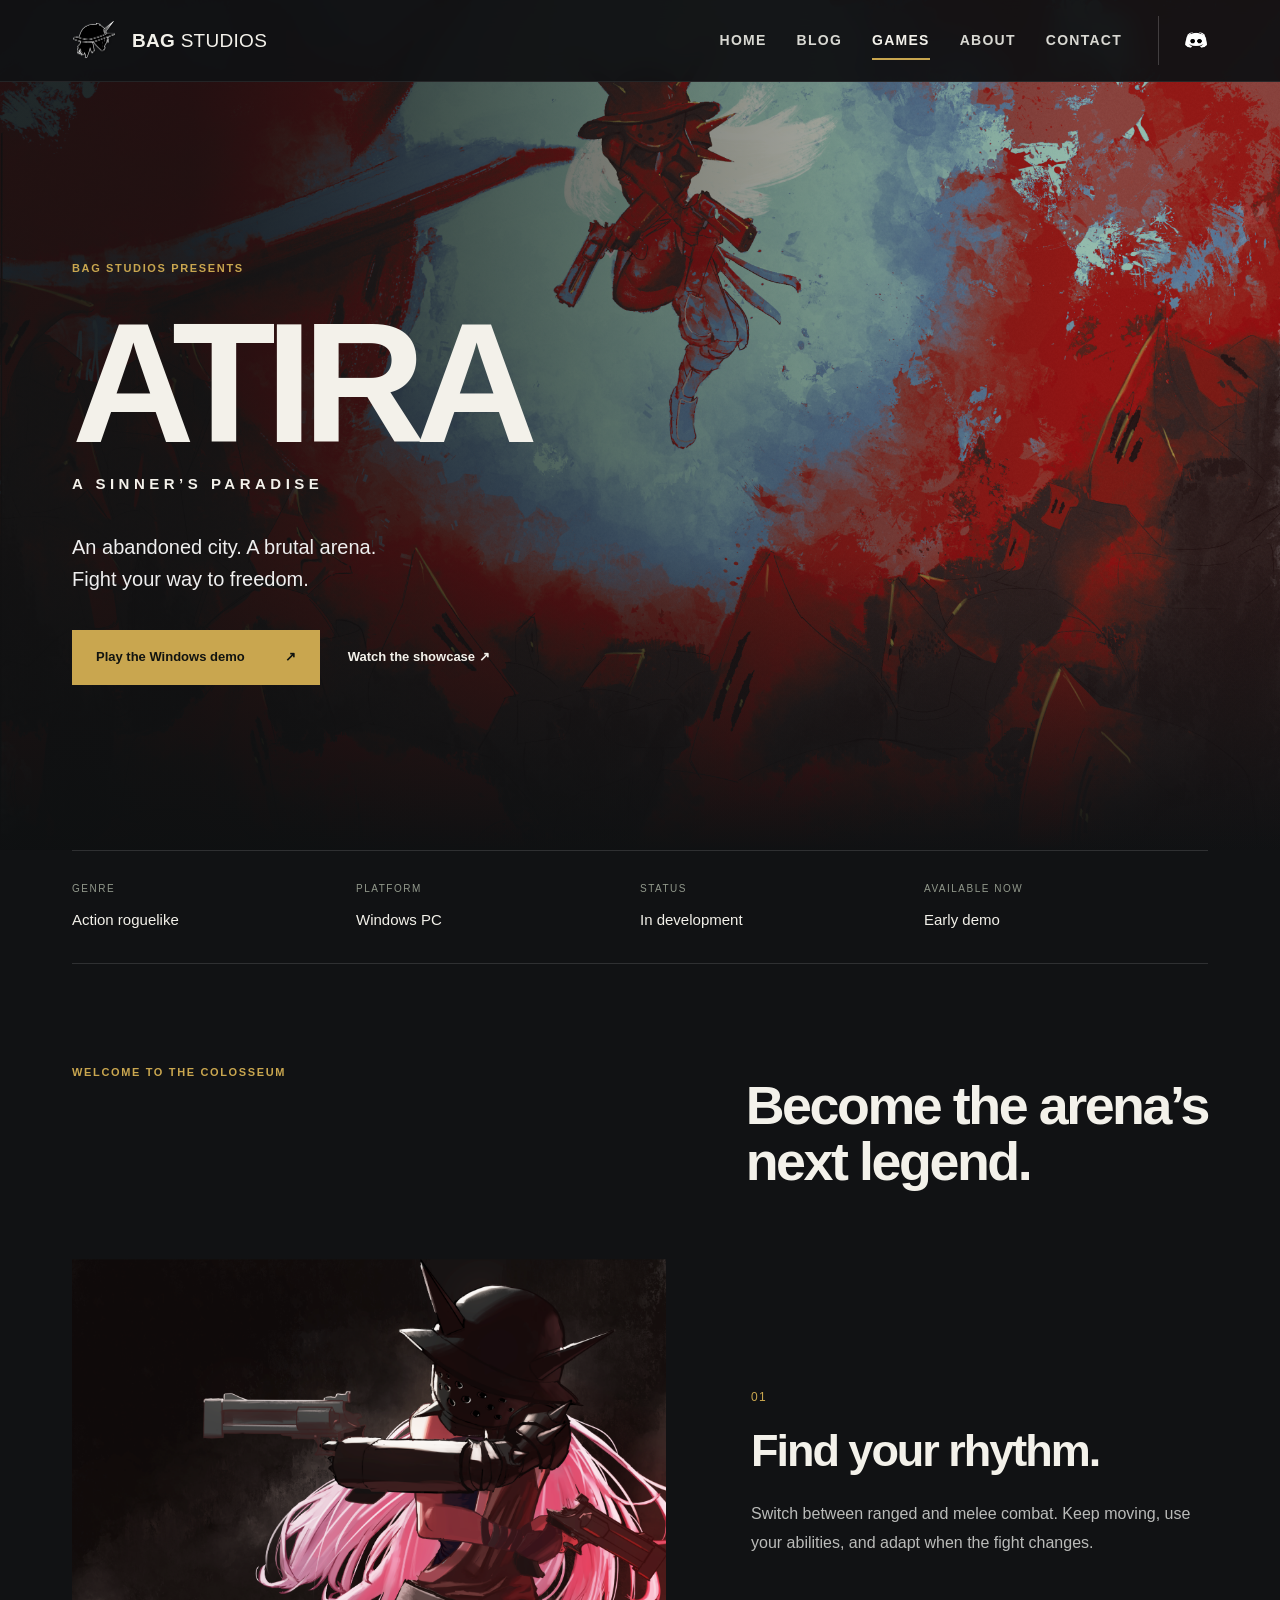
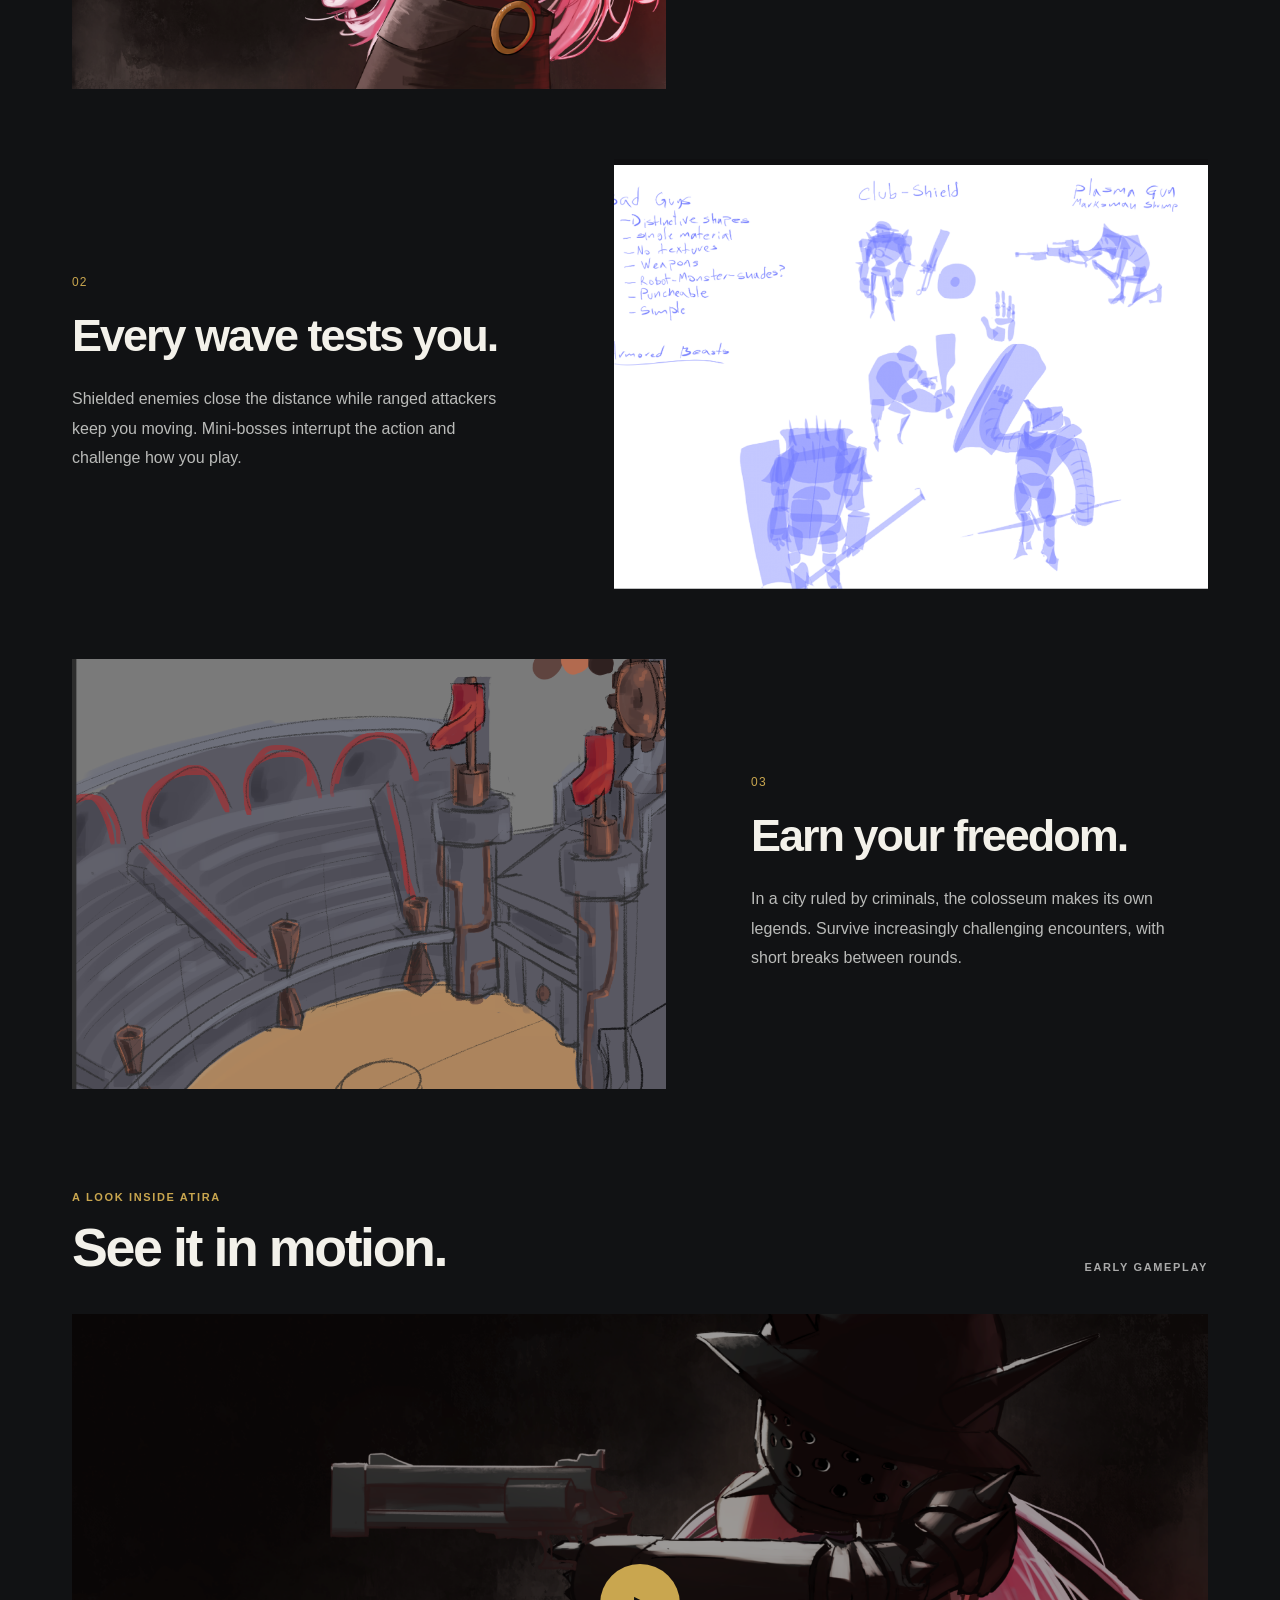
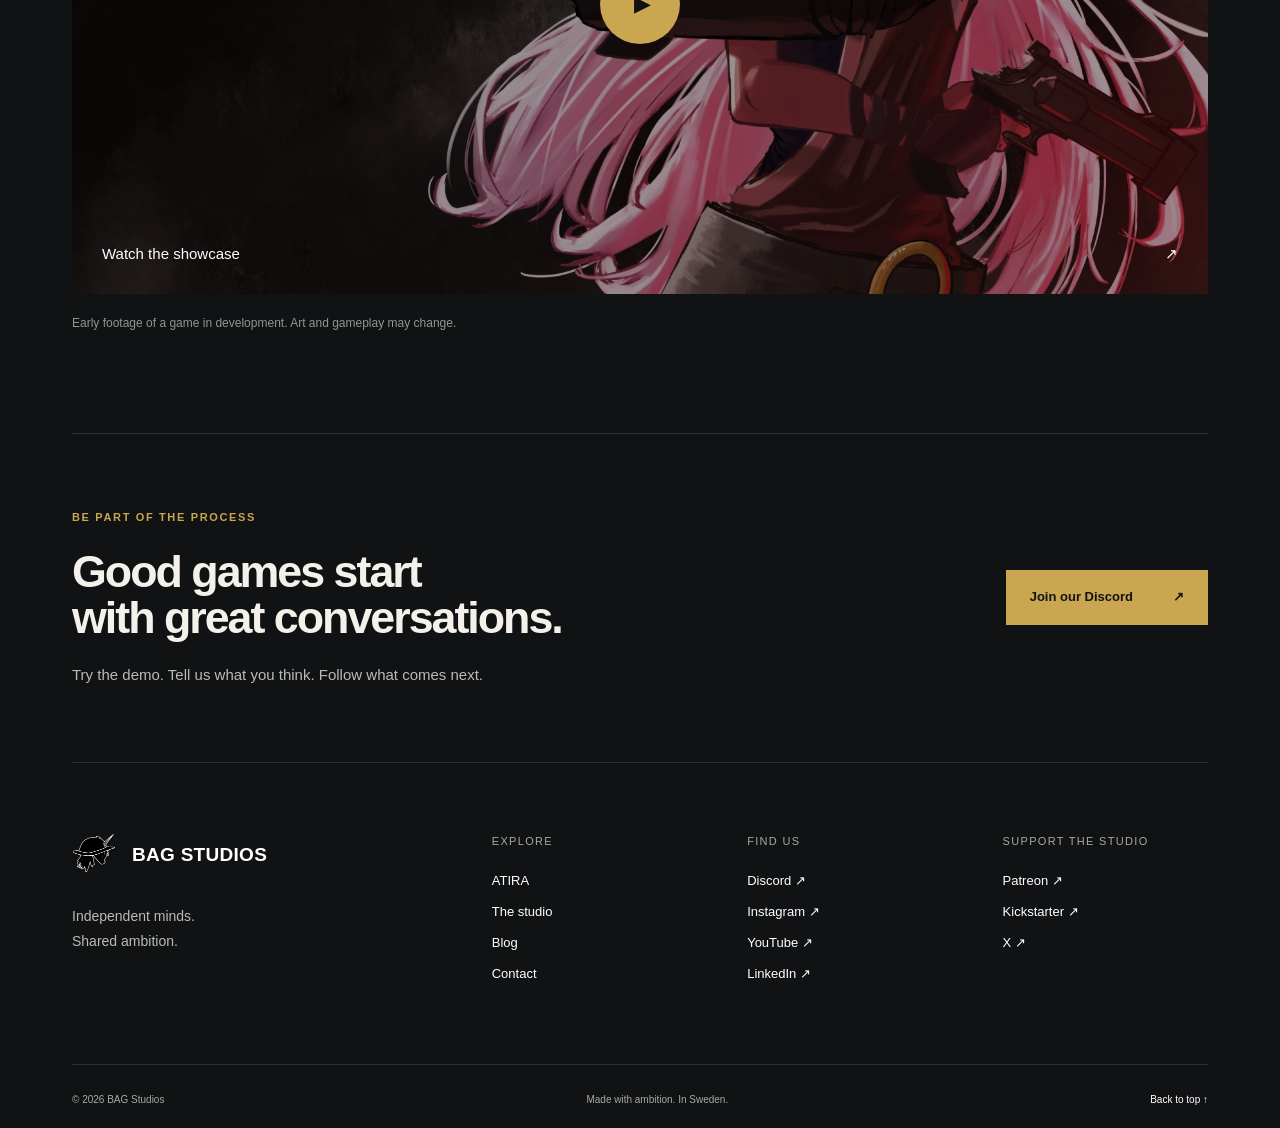
==== atira.html @ 48e45e22 "Restore previous ATIRA artwork position" ====
<!DOCTYPE html>
<html lang="en">
<head>
    <meta charset="UTF-8">
    <meta name="color-scheme" content="dark">
    <meta name="viewport" content="width=device-width, initial-scale=1.0">
    <title>ATIRA: A Sinner&#39;s Paradise | BAG Studios</title>
    <meta name="description" content="Discover ATIRA, an action roguelike by BAG Studios. Play the early Windows demo, watch gameplay and join the community.">
    <link rel="stylesheet" href="styles.css?v=shared-footer-20261006">
    <link rel="icon" href="Images/Logo.png" type="image/png">
    <link rel="canonical" href="https://boringarcadestudios.github.io/BAG-Studios/atira.html">
    <meta property="og:title" content="ATIRA: A Sinner&#39;s Paradise | BAG Studios">
    <meta property="og:description" content="Discover ATIRA, an action roguelike by BAG Studios. Play the early Windows demo, watch gameplay and join the community.">
    <meta property="og:url" content="https://boringarcadestudios.github.io/BAG-Studios/atira.html">
    <meta property="og:type" content="website">
    <meta property="og:image" content="https://boringarcadestudios.github.io/BAG-Studios/Images/Illustration13-pfp2.png">
    <meta name="twitter:card" content="summary_large_image">
    <script type="application/ld+json">{
  "@context": "https://schema.org",
  "@type": "VideoGame",
  "@id": "https://boringarcadestudios.github.io/BAG-Studios/atira.html#atira",
  "name": "ATIRA: A Sinner's Paradise",
  "alternateName": [
    "ATIRA",
    "Atira: A Sinners Paradise",
    "Project A"
  ],
  "url": "https://boringarcadestudios.github.io/BAG-Studios/atira.html",
  "description": "An action roguelike in early development, featuring third-person arena combat, dual revolvers, fast movement, and waves of enemies.",
  "genre": [
    "Action",
    "Roguelike"
  ],
  "gamePlatform": "PC (Microsoft Windows)",
  "operatingSystem": "Windows",
  "image": "https://boringarcadestudios.github.io/BAG-Studios/Images/Illustration13-pfp2.png",
  "creator": {
    "@id": "https://boringarcadestudios.github.io/BAG-Studios/#studio",
    "name": "BAG Studios",
    "url": "https://boringarcadestudios.github.io/BAG-Studios/",
    "@type": "Organization"
  },
  "sameAs": [
    "https://bag-studios.itch.io/project-a"
  ]
}</script>
    <script src="main.js?v=navbar-20261006" defer></script>
<link rel="stylesheet" href="atira-design.css?v=restored-art-20261006">
<script src="atira-showcase.js?v=20261006" defer></script>
</head>
<body id="top" class="atira-page">
<header class="site-header"><a class="site-brand" href="index.html" aria-label="BAG Studios home"><img src="Images/Logo.png" width="46" height="43" alt=""><span>BAG<span class="site-brand-light"> STUDIOS</span></span></a><button class="site-menu-button" type="button" aria-expanded="false" aria-controls="site-navigation">Menu <span aria-hidden="true">+</span></button><nav id="site-navigation" aria-label="Main navigation"><a href="index.html">Home</a><a href="blog.html">Blog</a><a href="games.html" aria-current="page">Games</a><a href="team.html">About</a><a href="support.html">Contact</a><a class="nav-discord" href="https://discord.gg/eYnEZs6ydY" target="_blank" rel="noopener noreferrer" aria-label="Discord"><img src="Images/DiscordIcon.png" width="24" height="24" alt=""></a></nav></header>
<main id="main"><section class="game-hero"><img src="Images/Bannerwhite_hair.png" class="game-hero-art" alt="ATIRA original artwork"><div class="game-hero-shade"></div><div class="wrap game-hero-copy"><p class="eyebrow">BAG STUDIOS PRESENTS</p><h1 class="atira-title">ATIRA</h1><p class="subtitle">A SINNER’S PARADISE</p><p>An abandoned city. A brutal arena.<br>Fight your way to freedom.</p><div class="actions"><a class="button" href="https://bag-studios.itch.io/project-a" target="_blank" rel="noopener noreferrer">Play the Windows demo <span aria-hidden="true">↗</span></a><button class="text-button" data-trailer>Watch the showcase ↗</button></div></div></section><div class="game-facts wrap"><div><span>GENRE</span><strong>Action roguelike</strong></div><div><span>PLATFORM</span><strong>Windows PC</strong></div><div><span>STATUS</span><strong>In development</strong></div><div><span>AVAILABLE NOW</span><strong>Early demo</strong></div></div><section class="wrap arena-section"><div class="section-top"><p class="eyebrow">WELCOME TO THE COLOSSEUM</p><h2>Become the arena’s<br>next legend.</h2></div><div class="feature-row"><div class="feature-visual"><img src="Images/Aelina_chains_image.png" alt="ATIRA combat character concept art" loading="lazy"></div><div><span class="feature-number">01</span><h3>Find your rhythm.</h3><p>Switch between ranged and melee combat. Keep moving, use your abilities, and adapt when the fight changes.</p></div></div><div class="feature-row feature-reverse"><div class="feature-visual"><img src="Images/Enemies.png" alt="ATIRA enemy concept art" loading="lazy"></div><div><span class="feature-number">02</span><h3>Every wave tests you.</h3><p>Shielded enemies close the distance while ranged attackers keep you moving. Mini-bosses interrupt the action and challenge how you play.</p></div></div><div class="feature-row"><div class="feature-visual"><img src="Images/Arena_art.png" alt="Arena environment concept art" loading="lazy"></div><div><span class="feature-number">03</span><h3>Earn your freedom.</h3><p>In a city ruled by criminals, the colosseum makes its own legends. Survive increasingly challenging encounters, with short breaks between rounds.</p></div></div></section><section class="showcase wrap" id="showcase"><div class="section-top"><div><p class="eyebrow">A LOOK INSIDE ATIRA</p><h2>See it in motion.</h2></div><span class="meta">EARLY GAMEPLAY</span></div><button class="video-preview" data-trailer aria-label="Watch ATIRA early gameplay showcase"><img src="Images/Aelina_chains_image.png" alt="ATIRA showcase cover" loading="lazy"><span class="play-circle" aria-hidden="true">▶</span><span class="video-caption">Watch the showcase <span>↗</span></span></button><p class="fineprint">Early footage of a game in development. Art and gameplay may change.</p></section></main>
<section class="community wrap"><div><p class="eyebrow">BE PART OF THE PROCESS</p><h2>Good games start<br>with great conversations.</h2><p>Try the demo. Tell us what you think. Follow what comes next.</p></div><a class="button" href="https://discord.gg/eYnEZs6ydY" target="_blank" rel="noopener noreferrer">Join our Discord <span aria-hidden="true">↗</span></a></section>

<footer class="site-footer wrap"><div class="footer-top"><div><a class="brand" href="index.html"><img src="Images/Logo.png" alt="" width="48" height="44"><span>BAG STUDIOS</span></a><p>Independent minds.<br>Shared ambition.</p></div><div><h3>Explore</h3><a href="atira.html">ATIRA</a><a href="team.html">The studio</a><a href="blog.html">Blog</a><a href="support.html">Contact</a></div><div><h3>Find us</h3><a class="" href="https://discord.gg/eYnEZs6ydY" target="_blank" rel="noopener noreferrer">Discord <span aria-hidden="true">↗</span></a><a class="" href="https://www.instagram.com/Boring_arcade_Studios/" target="_blank" rel="noopener noreferrer">Instagram <span aria-hidden="true">↗</span></a><a class="" href="https://www.youtube.com/channel/UCSghEE8azDfws9jSogGiWvg" target="_blank" rel="noopener noreferrer">YouTube <span aria-hidden="true">↗</span></a><a class="" href="https://www.linkedin.com/company/boring-arcade-studios/" target="_blank" rel="noopener noreferrer">LinkedIn <span aria-hidden="true">↗</span></a></div><div><h3>Support the studio</h3><a class="" href="https://www.patreon.com/cw/BAGStudios1337" target="_blank" rel="noopener noreferrer">Patreon <span aria-hidden="true">↗</span></a><a class="" href="https://www.kickstarter.com/projects/bag-studios/bag-studios-project-a" target="_blank" rel="noopener noreferrer">Kickstarter <span aria-hidden="true">↗</span></a><a class="" href="https://x.com/bag_studio84646" target="_blank" rel="noopener noreferrer">X <span aria-hidden="true">↗</span></a></div></div><div class="footer-bottom"><span>© 2026 BAG Studios</span><span>Made with ambition. In Sweden.</span><a href="#top">Back to top ↑</a></div></footer>
<dialog class="trailer-dialog" aria-label="ATIRA gameplay showcase"><button class="close-dialog" aria-label="Close showcase">Close ×</button><div class="video-host"></div></dialog>
</body>
</html>
---- styles.css ----
/* Global settings */
* {
    margin: 0;
    padding: 0;
    box-sizing: border-box;
}

/* Main colors on website */
:root{
    color-scheme: dark;

    --base-color: #111;
    --alt-color: #181818;
    --text-color: #ffffff;
    --cardtop-color: #2a2a2a;
    --header-color: #181818d5;
    --header-select-color: #333333e5;

}

.social-icon svg {
    fill: var(--text-color);
}

body {
    background-color: var(--base-color);


    color: var(--text-color);
    font-family: Arial, Helvetica, sans-serif;
}



img {
    max-width: 100%;
    display: block;
}

a {
    color: var(--text-color);
    text-decoration: none;
}



/* Header navbar */
.logo-nav {
    display: flex;
    align-items: center;
    gap: 20px;
}

.logo {
    width: 80px;
    height: auto;
}

.logo-nav h1 {
    font-size: 36px;
    letter-spacing: 2px;
}


.navbar {
    width: 100%;
    height: 90px;
    background-color: var(--header-color);
    backdrop-filter: blur(10px);
    display: flex;
    justify-content: space-between;
    align-items: center;
    padding: 0 8%;
    position: fixed;
    top: 0;
    z-index: 100;
}


.nav-links {
    height: 100%;
    display: flex;
    align-items: stretch;
    gap: 0;
}

.nav-links a {
    height: 100%;
    display: flex;
    align-items: center;
    padding: 0 18px;
    font-size: 22px;
    transition: 0.2s;
    color: var(--text-color);
}

.nav-links a.active {
    background-color: var(--header-select-color);
    color: var(--text-color);
    border-bottom: 3px solid #c9a64f;
}

.nav-links a.active:hover {
    background-color: var(--header-select-color);
    
    
}


.nav-links a:hover {
    color: var(--text-color);
    background-color: #3333338a;
    
}





.nav-icon {
  width: 28px;
  height: 28px;
  object-fit: contain;
}



.nav-links a.social-icon:hover {
    background-color: transparent;
}

/* Home page----------------------------------------------------------------- */
/* Big hero pic */
.hero {
    height: 91vh;
    background-image: url("Images/Aelina_chains_image.png");
    background-size: cover;
    background-position: center 20%;
    display: flex;
    justify-content: center;
    align-items: flex-end;
    padding-bottom: 80px;
    margin-top: 90px;
}

.hero-content h2 {
    font-size: 60px;
    text-align: center;
    color: #ffffff;
    text-shadow: 0 5px 10px black;
    letter-spacing: 2px;
}

/* Placeholder trailer */
/* Trailer section */
.trailer-section {
    padding: 80px 8%;
    text-align: center;
    border-top: 1px solid rgba(255, 255, 255, 0.04);
    border-bottom: 1px solid rgba(255, 255, 255, 0.04);
}

.trailer-section h2 {
    font-size: 36px;
    margin-bottom: 30px;
}

.videoplayer {
    max-width: 1200px;
    margin: 0 auto 30px;
    box-shadow: 0 0 50px rgba(0, 0, 0, 0.562);

}

.videoplayer iframe {
    width: 100%;
    aspect-ratio: 16 / 9;
    display: block;
    border: 1px solid #222;
    background-color: black;
}

.trailer-section p {
    font-size: 22px;
}

/* Display part */
.info,
.reverse {
    padding: 70px 8%;
    display: grid;
    grid-template-columns: 1fr 1fr;
    gap: 60px;
    align-items: start;
    /* DEM NYA BORDER PÅ TOPPEN OCH BOTTEN AV VARJE SEKTION */ 
    border-top: 1px solid rgba(255, 255, 255, 0.04);
    border-bottom: 1px solid rgba(255, 255, 255, 0.04);
}

.info img,
.reverse img {
    width: 100%;
    height: 420px;
    object-fit: cover;
    object-position: center top;
}

.info img[src="Images/Arena_art.png"] {
    object-position: center bottom;
}

.info h2,
.reverse h2 {
    font-size: 38px;
    margin-bottom: 30px;
}

.info p,
.reverse p {
    font-size: 23px;
    line-height: 1.4;
}

.reverse {
    text-align: right;
}


/* Team page ------------------------------------------*/


.team-intro {
    padding: 160px 8% 80px;
    display: grid;
    grid-template-columns: 1fr 1fr;
    gap: 70px;
    align-items: start;
    border-top: 1px solid rgba(255, 255, 255, 0.04);
    border-bottom: 1px solid rgba(255, 255, 255, 0.04);
}

.team-intro h2 {
    font-size: 38px;
    margin-bottom: 25px;
}

.team-intro p {
    font-size: 24px;
    line-height: 1.35;
}

.team-intro img {
    width: 100%;
    max-height: 520px;
    object-fit: contain;
}



.team-section {
    padding: 80px 8%;
    border-top: 1px solid rgba(255, 255, 255, 0.04);
    border-bottom: 1px solid rgba(255, 255, 255, 0.04);
    text-align: center;
}

.team-section h2 {
    font-size: 38px;
    margin-bottom: 45px;
}

.team-grid {
    display: grid;
    grid-template-columns: repeat(3, 1fr);
    gap: 70px;
}

.team-card {
    position: relative;
    overflow: hidden;
    background-color: var(--alt-color);
    border: 1px solid #777;
    border-radius: 12px;
    padding: 120px 28px 35px;
    min-height: 390px;
    text-align: center;
}

/* Grå delen högst upp */
.team-card::before {
    content: "";
    position: absolute;
    top: 0;
    left: 0;
    width: 100%;
    height: 120px;
    background-color: var(--cardtop-color);
    z-index: 0;
}


.team-card img {
    width: 200px;
    height: 200px;
    object-fit: cover;
    border-radius: 50%;
    border: 12px solid var(--alt-color);
    background-color: #1b1b1b;

    position: relative;
    z-index: 1;

    margin: -75px auto 20px;
}


.team-card h3 {
    font-size: 32px;
    color: #c9a64f;
    margin-bottom: 20px;
    
}


.team-card h4 {
    font-size: 22px;
    font-weight: normal;
    margin-bottom: 45px;
}


.team-card p {
    font-size: 17px;
    text-align: left;
}


/* Games page ---------------------------------------------*/
.games-section {
    min-height: 850px;
    padding: 160px 8% 100px;
    border-top: 1px solid rgba(255, 255, 255, 0.04);
    border-bottom: 1px solid rgba(255, 255, 255, 0.04);
}

.games-section h2 {
    font-size: 38px;
    text-align: center;
    margin-bottom: 65px;
}

.games-grid {
    display: grid;
    grid-template-columns: repeat(3, 1fr);
    gap: 70px;
}

.game-card {
    width: 100%;
    max-width: 330px;
    color: var(--text-color);
    text-align: center;
    transition: 0.2s;
}

.game-card img {
    width: 100%;
    height: 280px;
    object-fit: cover;
    margin-bottom: 30px;
}

.game-card h3 {
    font-size: 24px;
    font-weight: normal;
}

.game-card:hover {
    transform: translateY(-6px);
}

.game-card:hover h3 {
    color: #c9a64f;
}




/* Support */

.contact-section {
    min-height: 750px;
    padding: 170px 8% 100px;
    text-align: center;
}

.contact-section h1 {
    font-size: 48px;
    margin-bottom: 20px;
}

.contact-section p {
    font-size: 22px;
    margin-bottom: 45px;
}

.contact-form {
    max-width: 700px;
    margin: 0 auto;
    background-color: var(--alt-color);
    padding: 40px;
    border-radius: 12px;
    border: 1px solid #444;
    display: flex;
    flex-direction: column;
    gap: 18px;
    text-align: left;
}

.contact-form label {
    font-size: 18px;
}

.contact-form input,
.contact-form textarea {
    width: 100%;
    padding: 14px;
    font-size: 18px;
    border: 1px solid #555;
    border-radius: 6px;
    background-color: var(--base-color);
    color: var(--text-color);
}

.contact-form textarea {
    min-height: 180px;
    resize: vertical;
}

.contact-form button,
.contact-button {
    margin-top: 10px;
    padding: 15px 25px;
    font-size: 20px;
    background-color: #c9a64f;
    color: #111;
    border: none;
    border-radius: 6px;
    cursor: pointer;
    text-align: center;
}

.contact-form button:hover,
.contact-button:hover {
    background-color: #e0bd5f;
}






/* Footern */
.footer {
    background-color: var(--alt-color);
    padding: 70px 8%;
    display: flex;
    justify-content: space-between;
    gap: 40px;
}

.footer h2 {
    font-size: 36px;
    margin-bottom: 25px;
}

.footer p {
    margin-bottom: 15px;
}

.footer-links {
    display: flex;
    gap: 50px;
}

.footer-links h3 {
    font-size: 22px;
    margin-bottom: 20px;
}

.footer-links a {
    display: block;
    margin-bottom: 15px;
    color: var(--text-color);
}

.footer-links a:hover {
    color: #c9a64f;
}







/* Responsivitet */
@media (max-width: 900px) {

.navbar {
    min-height: 70px;
    height: auto;
    padding: 8px 12px;

    display: flex;
    flex-direction: row;
    justify-content: space-between;
    align-items: center;

    position: fixed;
    top: 0;
    left: 0;
    width: 100%;
    z-index: 100;
}

.logo-nav {
    gap: 8px;
    flex-shrink: 0;
}

.logo {
    width: 45px;
}

.logo-nav h1 {
    font-size: 20px;
    letter-spacing: 1px;
}

.nav-links {
    height: auto;
    display: flex;
    flex-wrap: wrap;
    justify-content: flex-end;
    align-items: center;
    gap: 4px;
}

.nav-links a {
    height: 42px;
    padding: 0 8px;
    font-size: 16px;
}

.nav-icon,
.social-icon svg {
    width: 24px;
    height: 24px;
}

.hero {
    margin-top: 70px;
    height: 70vh;
}

.hero-content h2 {
    font-size: 40px;
}

.info,
.reverse {
    grid-template-columns: 1fr;
}

.reverse {
    text-align: left;
}

.team-intro {
    grid-template-columns: 1fr;
    padding: 110px 8% 80px;
}

.team-grid {
    grid-template-columns: 1fr;
    gap: 40px;
}

.footer {
    flex-direction: column;
}

.footer-links {
    flex-direction: column;
    gap: 30px;
}

.games-section {
    padding: 110px 8% 80px;
}

.games-grid {
    grid-template-columns: 1fr;
    gap: 40px;
}

.game-card {
    max-width: 100%;
}


.contact-section {
    padding: 130px 8% 80px;
}

.contact-section h1 {
    font-size: 38px;
}

.contact-form {
    padding: 25px;
}

}
/* Game details and studio blog */
.editorial-page { max-width: 1200px; margin: 90px auto 0; padding: 70px 5% 90px; }
.editorial-page h2 { font-size: clamp(30px, 4vw, 48px); line-height: 1.12; margin-bottom: 24px; }
.editorial-page h3 { font-size: 24px; margin-bottom: 14px; }
.editorial-page p { line-height: 1.75; margin-bottom: 20px; }
.editorial-page .eyebrow { color: #c9a64f; font-size: 13px; font-weight: bold; letter-spacing: 1.4px; text-transform: uppercase; }
.editorial-page .lead { font-size: 20px; }
.game-intro { display: grid; grid-template-columns: 1.15fr 1fr; gap: 48px; align-items: center; }
.game-intro img { width: 100%; border-radius: 10px; }
.page-actions { display: flex; flex-wrap: wrap; gap: 12px; margin: 28px 0; }
.page-button { background: #c9a64f; color: #111; padding: 14px 20px; border: 1px solid #c9a64f; border-radius: 5px; font-weight: bold; }
.page-button.secondary { color: var(--text-color); background: transparent; border-color: var(--cardtop-color); }
.page-button:hover { filter: brightness(1.15); }
.article-section { margin-top: 70px; }
.feature-grid { display: grid; grid-template-columns: repeat(3, 1fr); gap: 24px; margin-top: 32px; }
.feature-grid > div { background: var(--alt-color); padding: 26px; border-radius: 8px; }
.showcase-video { width: 100%; aspect-ratio: 16 / 9; border: 0; border-radius: 8px; }
.blog-page { max-width: 1040px; }
.blog-heading { margin-bottom: 60px; border-bottom: 1px solid var(--cardtop-color); padding-bottom: 30px; }
.event-article figure { margin: 36px 0; }
.event-article figure img { width: 100%; max-height: 650px; object-fit: contain; background: var(--alt-color); border-radius: 8px; }
.event-article figcaption { font-size: 14px; line-height: 1.6; margin-top: 12px; opacity: .75; }
.article-copy { max-width: 750px; margin: 40px auto; }
@media (max-width: 1100px) { .navbar { padding: 0 3%; } .logo-nav h1 { font-size: 26px; } .nav-links a { padding: 0 12px; font-size: 18px; } }
@media (max-width: 700px) {
    .navbar { height: auto; min-height: 90px; flex-wrap: wrap; justify-content: center; padding: 10px 12px 0; }
    .logo-nav { justify-content: center; } .logo-nav h1 { font-size: 24px; }
    .nav-links { width: 100%; height: 48px; justify-content: center; }
    .nav-links a { padding: 0 10px; font-size: 16px; } .nav-links .social-icon { display: none; }
    .editorial-page { margin-top: 120px; padding-top: 40px; }
    .game-intro, .feature-grid { grid-template-columns: 1fr; } .game-intro { gap: 28px; }
    .article-section { margin-top: 45px; } .blog-heading { margin-bottom: 40px; }
    .hero { margin-top: 120px; } .games-section { padding-top: 160px; }
}
/* News archive: compact previews link to separate articles */
.news-archive { margin-top: 90px; min-height: 72vh; background: #111; color: #fff; position: relative; overflow: hidden; }
.news-shell { max-width: 1280px; margin: auto; padding: 90px 5% 110px; position: relative; }
.news-title { font-size: clamp(42px, 5vw, 64px); font-weight: 700; letter-spacing: -1.5px; margin: 0 0 90px; }
.news-grid { display: grid; grid-template-columns: repeat(3, minmax(0, 1fr)); gap: 28px; align-items: start; }
.news-meta { display: flex; justify-content: space-between; gap: 12px; padding: 0 8px 10px; font-size: 12px; line-height: 1.4; text-transform: uppercase; }
.news-meta time { white-space: nowrap; }
.news-card { display: flex; flex-direction: column; padding: 28px 24px; min-height: 420px; background: #202126; color: #fff; border-radius: 8px; transition: transform .2s, box-shadow .2s; }
.news-card:hover { transform: translateY(-5px); box-shadow: 0 14px 30px #0002; }
.news-card:focus-visible { outline: 3px solid #c9a64f; outline-offset: 5px; }
.news-card h3 { font-size: 26px; line-height: 1.2; text-align: center; min-height: 94px; display: flex; align-items: center; justify-content: center; margin-bottom: 24px; }
.news-card img { width: 100%; aspect-ratio: 4 / 3; object-fit: cover; margin-bottom: 24px; }
.news-card p { line-height: 1.6; font-size: 16px; margin: 0 0 24px; }
.news-read { display: flex; justify-content: space-between; font-size: 14px; color: #e1c57b; margin-top: auto; font-weight: bold; }
.article-back { display: inline-block; margin-bottom: 38px; color: #c9a64f; }
@media (max-width: 1000px) { .news-grid { grid-template-columns: repeat(2, minmax(0, 1fr)); } }
@media (max-width: 700px) { .news-archive { margin-top: 120px; } .news-shell { padding: 50px 6% 70px; } .news-title { margin-bottom: 45px; } .news-grid { grid-template-columns: 1fr; } .news-card h3 { min-height: 0; } }
/* Home navbar overlays the hero and clears at the top of the page. */
.home-page .navbar { transition: background-color .2s ease; }
.home-page.navbar-at-top .navbar { background: transparent; backdrop-filter: none; }
.home-page.navbar-at-top .nav-links a.active { background: transparent; border-bottom-color: transparent; }
.home-page.navbar-at-top .logo-nav h1,
.home-page.navbar-at-top .nav-links a { color: #fff; text-shadow: 0 1px 5px #0009; }
.home-page.navbar-at-top .social-icon svg { fill: #fff; }
.home-page .hero { margin-top: 0; height: calc(91vh + 90px); }
@media (max-width: 700px) { .home-page .hero { height: calc(91vh + 120px); } }
@media (prefers-reduced-motion: reduce) { .home-page .navbar { transition: none; } }
/* Preview-approved navigation. Scoped to the header only. */
.site-header { position: fixed; inset: 0 0 auto; z-index: 100; display: flex; align-items: center; justify-content: space-between; padding: 16px 56px; background: rgba(17,18,20,.96); border-bottom: 1px solid #ffffff14; backdrop-filter: blur(12px); transition: background .2s, padding .2s; }
.site-brand { display: flex; align-items: center; gap: 14px; color: #f3f1ea; font: 750 19px/1 Arial, sans-serif; letter-spacing: .015em; }
.site-brand img { width: 46px; height: 43px; object-fit: contain; }
.site-brand-light { font-weight: 400; }
.site-header nav { display: flex; align-items: center; gap: 34px; font: 16px/1.6 Arial, sans-serif; }
.site-header nav a { padding: 10px 0; color: #ddd; transition: color .2s; }
.site-header nav a:hover, .site-header nav a[aria-current] { color: #c9a64f; }
.site-menu-button { display: none; }
.home-page.navbar-at-top .site-header:not(.menu-open) { background: transparent; border-bottom-color: transparent; backdrop-filter: none; padding-block: 16px; }
.site-header a:focus-visible, .site-menu-button:focus-visible { outline: 2px solid #c9a64f; outline-offset: 6px; }
@media(max-width:1100px) { .site-header { padding-inline: 32px; } .site-header nav { gap: 22px; } }
@media(max-width:760px) {
    .site-header, .home-page.navbar-at-top .site-header:not(.menu-open) { padding: 14px 20px; }
    .site-brand { font-size: 16px; gap: 10px; }
    .site-brand img { width: 38px; height: 35px; }
    .site-menu-button { display: flex; gap: 25px; align-items: center; background: transparent; border: 1px solid #ffffff30; color: #eee; padding: 9px 12px; font: 12px/1.6 Arial, sans-serif; cursor: pointer; }
    .site-menu-button span { font-size: 18px; line-height: 1; }
    .site-header nav { display: none; position: absolute; top: 64px; left: 0; right: 0; padding: 30px 20px; background: #111214; border-bottom: 1px solid #ffffff25; flex-direction: column; gap: 10px; align-items: stretch; }
    .site-header nav.open { display: flex; }
    .site-header nav a { font-size: 20px; padding: 14px 0; }
    .site-header.menu-open { background: #111214; }
}
@media(prefers-reduced-motion:reduce) { .site-header, .site-header nav a { transition: none; } }
/* Home title and artwork treatment approved from the preview. */
.home-page .hero {
    justify-content: flex-start;
    align-items: center;
    padding: 0 56px;
    background-image: linear-gradient(90deg, rgba(12,13,14,.95) 0%, rgba(12,13,14,.78) 30%, rgba(12,13,14,.12) 66%, transparent 100%), linear-gradient(0deg, #111 0%, transparent 30%), url("Images/Aelina_chains_image.png");
}
.home-page .hero-content { width: min(760px, 56vw); }
.home-page .hero-content h2 {
    font-size: clamp(48px, 5.9vw, 84px);
    line-height: 1.08;
    text-align: left;
    letter-spacing: -.045em;
    text-shadow: none;
}
@media(max-width:1100px) { .home-page .hero { padding-inline: 32px; } }
@media(max-width:760px) {
    .home-page .hero { padding-inline: 20px; background-position: 61% center; }
    .home-page .hero-content { width: 100%; }
    .home-page .hero-content h2 { font-size: clamp(40px, 10.5vw, 60px); }
}
.site-header nav .nav-discord { display: flex; align-items: center; }
.site-header .nav-discord img { width: 28px; height: 28px; object-fit: contain; }
.site-header .nav-discord:hover img { opacity: .75; }
/* Intro and actions below the Home title. */
.home-page .hero-intro { margin-top: 30px; color: #d0d0c9; font-size: 18px; line-height: 1.65; max-width: 520px; }
.home-page .hero-actions { display: flex; align-items: center; flex-wrap: wrap; gap: 28px; margin-top: 35px; }
.home-page .hero-actions a { display: inline-flex; align-items: center; justify-content: space-between; gap: 40px; font-size: 13px; font-weight: 700; line-height: 1.7; }
.home-page .hero-discover { background: #c9a64f; color: #111; border: 1px solid #c9a64f; padding: 16px 23px; transition: background .2s; }
.home-page .hero-discover:hover { background: #e0bb68; }
.home-page .hero-watch { color: #f3f1ea; padding: 12px 0; }
.home-page .hero-watch:hover { color: #c9a64f; }
.home-page .hero-actions a:focus-visible { outline: 2px solid #c9a64f; outline-offset: 6px; }
#official-trailer { scroll-margin-top: 85px; }
@media(max-width:760px) {
    .home-page .hero-intro { font-size: 16px; margin-top: 26px; }
    .home-page .hero-desktop-break { display: none; }
    .home-page .hero-actions { flex-direction: column; align-items: flex-start; gap: 18px; margin-top: 27px; }
}
@media(prefers-reduced-motion:reduce) { .home-page .hero-discover { transition: none; } }
/* Shared page gutters: all outer content aligns with the navigation. */
:root { --site-gutter: max(72px, calc((100vw - 1280px) / 2)); }
.site-header,
.home-page .hero,
.trailer-section,
.info,
.reverse,
.team-intro,
.team-section,
.games-section,
.contact-section,
.footer,
.editorial-page,
.news-shell { padding-inline: var(--site-gutter); }
.editorial-page, .news-shell { max-width: none; width: 100%; margin-inline: 0; }
.site-header nav { flex-shrink: 0; }
@media(max-width:1100px) { :root { --site-gutter: 40px; } }
@media(max-width:760px) {
    :root { --site-gutter: 24px; }
    .site-header, .home-page.navbar-at-top .site-header:not(.menu-open), .site-header nav { padding-inline: var(--site-gutter); }
}

/* Navigation style matched to the approved reference. */
.site-header nav { gap: 30px; font-size: 14px; font-weight: 700; letter-spacing: .09em; text-transform: uppercase; }
.site-header nav a { position: relative; padding: 12px 0; color: #d8d8d2; }
.site-header nav a:not(.nav-discord)::after { content: ''; position: absolute; left: 0; right: 0; bottom: 4px; height: 2px; background: #c9a64f; transform: scaleX(0); transform-origin: left; transition: transform .2s; }
.site-header nav a:not(.nav-discord):hover::after, .site-header nav a[aria-current]::after { transform: scaleX(1); }
.site-header nav a[aria-current] { color: #f3f1ea; }
.site-header .nav-discord { margin-left: 6px; padding-left: 24px; border-left: 1px solid #ffffff30; }
.site-header .nav-discord img { width: 25px; height: 25px; }
@media(max-width:1100px) { .site-header nav { gap: 23px; } }
@media(max-width:760px) {
 .site-header nav { gap: 6px; }
 .site-header nav a { font-size: 17px; padding: 15px 0; }
 .site-header nav a:not(.nav-discord)::after { right: auto; width: 30px; bottom: 8px; }
 .site-header .nav-discord { margin-left: 0; padding: 20px 0 8px; border-left: 0; border-top: 1px solid #ffffff20; margin-top: 14px; }
}
@media(prefers-reduced-motion:reduce) { .site-header nav a::after { transition: none; } }

/* Shared community invitation and footer, matched to the approved preview. */
.community.wrap, .site-footer.wrap { width: calc(100% - 2 * var(--site-gutter)); margin-inline: auto; color: #f3f1ea; }
.community { border-top: 1px solid #ffffff20; border-bottom: 1px solid #ffffff20; padding: 75px 0; display: flex; align-items: center; justify-content: space-between; gap: 40px; }
.community .eyebrow { font: 700 11px/1.5 Arial,sans-serif; letter-spacing: .15em; color: #c9a64f; }
.community h2 { font: 650 clamp(32px,3.5vw,50px)/1.04 Bahnschrift,Arial,sans-serif; letter-spacing: -.045em; margin: 22px 0; }
.community p:not(.eyebrow) { font: 15px/1.6 Arial,sans-serif; color: #babbb9; }
.community .button { display: inline-flex; align-items: center; justify-content: space-between; gap: 40px; background: #c9a64f; border: 1px solid #c9a64f; color: #121410; padding: 16px 23px; font: 700 13px/1.6 Arial,sans-serif; white-space: nowrap; transition: background .2s,transform .2s; }
.community .button:hover { background: #e0bb68; transform: translateY(-2px); }
.site-footer { padding-top: 70px; }
.site-footer .brand { display: flex; align-items: center; gap: 14px; font: 750 19px/1 Arial,sans-serif; letter-spacing: .015em; }
.site-footer .brand img { width: 46px; height: 43px; object-fit: contain; }
.site-footer .footer-top { display: grid; grid-template-columns: 1.8fr 1fr 1fr 1fr; gap: 50px; }
.site-footer .footer-top p { margin-top: 28px; font: 14px/1.8 Arial,sans-serif; color: #babbb9; }
.site-footer .footer-top h3 { font: 11px/1.5 Arial,sans-serif; letter-spacing: .12em; text-transform: uppercase; color: #a8aaa3; margin-bottom: 22px; }
.site-footer .footer-top > div > a:not(.brand) { display: block; width: fit-content; font: 13px/1.6 Arial,sans-serif; margin-bottom: 10px; }
.site-footer a:hover { color: #c9a64f; }
.site-footer .footer-bottom { margin-top: 70px; border-top: 1px solid #ffffff20; padding: 27px 0 20px; display: flex; justify-content: space-between; align-items: center; font: 10px/1.6 Arial,sans-serif; color: #a8aaa3; }
.community a:focus-visible, .site-footer a:focus-visible { outline: 2px solid #c9a64f; outline-offset: 6px; }
@media(max-width:1100px) { .site-footer .footer-top { gap: 30px; } }
@media(max-width:760px) {
 .community { flex-direction: column; align-items: flex-start; padding: 55px 0; gap: 26px; }
 .community h2 { font-size: 36px; }
 .site-footer { padding-top: 50px; }
 .site-footer .footer-top { grid-template-columns: 1fr 1fr; gap: 35px 25px; }
 .site-footer .footer-top > div:first-child { grid-column: 1 / 3; }
 .site-footer .footer-bottom { flex-wrap: wrap; gap: 20px; margin-top: 40px; }
 .site-footer .footer-bottom span:nth-child(2) { display: none; }
}
@media(prefers-reduced-motion:reduce) { .community .button { transition: none; } }

/* Home artwork crop and hero dimensions match the approved preview. */
.home-page .hero { height: 100svh; min-height: 800px; max-height: 1120px; background-position: center 35%; }
@media(min-width:1700px) { .home-page .hero { background-position: center 42%; } }
@media(max-width:760px) { .home-page .hero { height: 850px; min-height: 740px; max-height: none; background-position: 61% center; } }

/* Studio label above the Home title. */
.home-page .hero-eyebrow { color: #c9a64f; font: 700 11px/1.5 Arial,sans-serif; letter-spacing: .15em; margin-bottom: 27px; }
@media(max-width:760px) { .home-page .hero-eyebrow { font-size: 9px; letter-spacing: .11em; margin-bottom: 25px; } }

/* Information strip at the foot of the Home hero. */
.home-page .hero { position: relative; }
.home-page .hero-bottom { position: absolute; bottom: 34px; left: var(--site-gutter); right: var(--site-gutter); display: flex; align-items: flex-end; justify-content: space-between; gap: 20px; border-top: 1px solid #ffffff22; padding-top: 22px; font: 10px/1.6 Arial,sans-serif; letter-spacing: .1em; color: #b8bab4; }
.home-page .hero-bottom strong { display: block; margin-top: 6px; font-size: 12px; color: #efede8; font-weight: 400; letter-spacing: 0; }
.home-page .hero-credit { letter-spacing: 0; font-size: 12px; }
.home-page .hero-bottom a { color: #b8bab4; }
.home-page .hero-bottom a:hover { color: #c9a64f; }
.home-page .hero-bottom a:focus-visible { outline: 2px solid #c9a64f; outline-offset: 6px; }
#featured { scroll-margin-top: 100px; }
html { scroll-behavior: smooth; }
@media(max-width:1100px) { .home-page .hero-credit { display: none; } }
@media(max-width:760px) { .home-page .hero-bottom { bottom: 25px; padding-top: 18px; } .home-page .hero-bottom > a { font-size: 8px; white-space: nowrap; } .home-page .hero-bottom strong { font-size: 11px; } }
@media(max-width:400px) { .home-page .hero-bottom > a { white-space: normal; max-width: 90px; } .home-page .hero-bottom > span { max-width: 230px; } }
@media(prefers-reduced-motion:reduce) { html { scroll-behavior: auto; } }

.home-page .hero-content h2 .hero-studios { color: #c9a64f; }

/* Standalone exploration cue at the bottom of the Home artwork. */
.home-page .hero-explore { position: absolute; bottom: 34px; left: 50%; transform: translateX(-50%); display: inline-flex; align-items: center; gap: 10px; padding: 8px; color: #d0d0c9; font: 10px/1.6 Arial,sans-serif; letter-spacing: .1em; text-transform: uppercase; white-space: nowrap; }
.home-page .hero-explore:hover { color: #c9a64f; }
.home-page .hero-explore:focus-visible { outline: 2px solid #c9a64f; outline-offset: 4px; }
@media(max-width:760px) { .home-page .hero-explore { bottom: 25px; } }
---- atira-design.css ----
/* ATIRA content styles from the approved preview; header/footer use shared styles. */
.atira-page { background:#111214; color:#f3f1ea; }
.atira-page #main { font:16px/1.6 Arial,Helvetica,sans-serif; }
.atira-page #main h1,.atira-page #main h2,.atira-page #main h3 { font-family:Studio,Arial,sans-serif; line-height:1.04; letter-spacing:-.045em; font-weight:650; }
.atira-page #main h2 { font-size:clamp(36px,4.2vw,64px); }
.atira-page #main h3 { font-size:clamp(28px,3vw,44px); }
.atira-page #main p { color:#babbb9; }
.atira-page #main p+p { margin-top:20px; }
.atira-page #main img { display:block; max-width:100%; height:auto; }
.atira-page #main .wrap { width:calc(100% - 2 * var(--site-gutter)); margin-inline:auto; }
.atira-page #main button { font-family:inherit; line-height:inherit; cursor:pointer; }
.atira-page #main :focus-visible { outline:2px solid #c9a64f; outline-offset:6px; }
.atira-page .trailer-dialog { margin:auto; }
.atira-page #showcase { scroll-margin-top:100px; }
@font-face{font-family:Studio;src:local('Bahnschrift');font-display:swap}
.atira-page #main .eyebrow,.atira-page #main .meta,.atira-page #main .subtitle{font:11px/1.5 Arial,sans-serif;letter-spacing:.15em;font-weight:700}
.atira-page #main .eyebrow{color:#c9a64f}
.atira-page #main .fineprint{font-size:12px;color:#93968e;margin-top:20px}
.atira-page #main .actions{display:flex;align-items:center;flex-wrap:wrap;gap:28px;margin-top:35px}
.atira-page #main .button{display:inline-flex;align-items:center;justify-content:space-between;gap:40px;background:#c9a64f;border:1px solid #c9a64f;color:#121410;padding:16px 23px;font-size:13px;font-weight:700;transition:background .2s,transform .2s}
.atira-page #main .button:hover{background:#e0bb68;transform:translateY(-2px)}
.atira-page #main .button.secondary{color:#eee;background:transparent;border-color:#ffffff40}
.atira-page #main .text-button{font-size:13px;font-weight:600;color:#f3f1ea;display:inline-flex;gap:35px;align-items:center;line-height:1.7}
.atira-page #main .text-button{border:0;background:none;padding:12px 0}
.atira-page #main .text-button:hover{color:#c9a64f}
.atira-page #main .section-top{display:flex;align-items:flex-end;justify-content:space-between;gap:30px;margin-bottom:38px}
.atira-page #main .section-top h2{margin-top:14px}
.atira-page #main .section-top .meta{color:#aaa}
.atira-page #main .atira-title{font-family:Studio,Arial,sans-serif;font-stretch:condensed;letter-spacing:-.06em;font-weight:750}
.atira-page #main .subtitle{color:#f3f1ea;letter-spacing:.3em;margin-top:2px}
.atira-page #main .game-hero{height:850px;position:relative;isolation:isolate;overflow:hidden}
.atira-page #main .game-hero-art{position:absolute;inset:0;width:100%;height:100%;object-fit:cover;object-position:center 30%;z-index:-3}
.atira-page #main .game-hero-shade{position:absolute;inset:0;background:linear-gradient(90deg,#0e1011dd 15%,#0e101130 85%),linear-gradient(0deg,#111214,transparent 35%);z-index:-2}
.atira-page #main .game-hero-copy{padding-top:260px}
.atira-page #main .game-hero h1{font-size:170px;margin:18px 0 0}
.atira-page #main .game-hero .subtitle{font-size:15px;margin-bottom:35px}
.atira-page #main .game-hero-copy>p:not(.eyebrow):not(.subtitle){color:#eee;font-size:20px}
.atira-page #main .game-facts{display:grid;grid-template-columns:repeat(4,1fr);border-block:1px solid #ffffff20;padding-block:30px}
.atira-page #main .game-facts span{display:block;color:#92998c;font-size:10px;letter-spacing:.15em;margin-bottom:10px}
.atira-page #main .game-facts strong{font-size:15px;font-weight:500}
.atira-page #main .arena-section{padding:100px 0}
.atira-page #main .arena-section>.section-top{align-items:start}
.atira-page #main .feature-row{display:grid;grid-template-columns:1.3fr 1fr;gap:85px;align-items:center;margin-top:70px}
.atira-page #main .feature-row.feature-reverse{grid-template-columns:1fr 1.3fr}
.atira-page #main .feature-row.feature-reverse .feature-visual{order:2}
.atira-page #main .feature-visual{height:430px;background:#191a1d;overflow:hidden}
.atira-page #main .feature-visual img{width:100%;height:100%;object-fit:cover}
.atira-page #main .feature-number{font:12px/1 Arial;letter-spacing:.1em;color:#c9a64f;display:block;margin-bottom:25px}
.atira-page #main .feature-row h3{font-size:45px;margin-bottom:24px}
.atira-page #main .feature-row p{max-width:440px;line-height:1.85}
.atira-page #main .showcase{padding:0 0 100px}
.atira-page #main .video-preview{display:block;width:100%;height:580px;position:relative;padding:0;border:0;background:#181818;overflow:hidden}
.atira-page #main .video-preview img{width:100%;height:100%;object-fit:cover;filter:brightness(.62);transition:filter .3s}
.atira-page #main .video-preview:hover img{filter:brightness(.85)}
.atira-page #main .play-circle{position:absolute;top:50%;left:50%;transform:translate(-50%,-50%);width:80px;height:80px;display:grid;place-items:center;color:#111;background:#c9a64f;border-radius:50%;font-size:22px;padding-left:4px}
.atira-page #main .video-caption{position:absolute;bottom:28px;left:30px;right:30px;display:flex;justify-content:space-between;font-size:15px;color:#fff}
.atira-page .trailer-dialog{padding:50px 24px 24px;border:1px solid #ffffff30;background:#111214;width:min(1100px,95vw);max-height:95svh;color:#eee}
.atira-page .trailer-dialog::backdrop{background:#000d;backdrop-filter:blur(5px)}
.atira-page .close-dialog{position:absolute;right:24px;top:12px;background:none;color:white;border:none;font-size:13px}
.atira-page .video-host iframe{display:block;width:100%;aspect-ratio:16/9;border:0}
@media(max-width:1100px){.atira-page #main .feature-row{gap:40px}}
@media(max-width:760px){.atira-page #main .section-top{gap:20px;align-items:start}
.atira-page #main .section-top h2{font-size:36px}
.atira-page #main .section-top .text-link{font-size:11px;gap:12px}
.atira-page #main .game-hero{height:760px}
.atira-page #main .game-hero-art{object-position:53% center}
.atira-page #main .game-hero-copy{padding-top:220px}
.atira-page #main .game-hero h1{font-size:110px}
.atira-page #main .game-hero .subtitle{font-size:11px}
.atira-page #main .game-hero-copy>p:not(.eyebrow):not(.subtitle){font-size:18px}
.atira-page #main .game-hero .actions{gap:16px;flex-direction:column;align-items:start}
.atira-page #main .game-facts{grid-template-columns:1fr 1fr;gap:30px}
.atira-page #main .arena-section{padding:65px 0}
.atira-page #main .arena-section>.section-top{flex-direction:column}
.atira-page #main .feature-row,.atira-page #main .feature-row.feature-reverse{grid-template-columns:1fr;gap:28px;margin-top:50px}
.atira-page #main .feature-row.feature-reverse .feature-visual{order:0}
.atira-page #main .feature-visual{height:310px}
.atira-page #main .feature-row h3{font-size:35px}
.atira-page #main .feature-number{margin-bottom:15px}
.atira-page #main .showcase{padding-bottom:65px}
.atira-page #main .video-preview{height:300px}
.atira-page #main .play-circle{width:60px;height:60px;font-size:16px}
.atira-page #main .video-caption{bottom:18px;left:20px;right:20px;font-size:12px}}
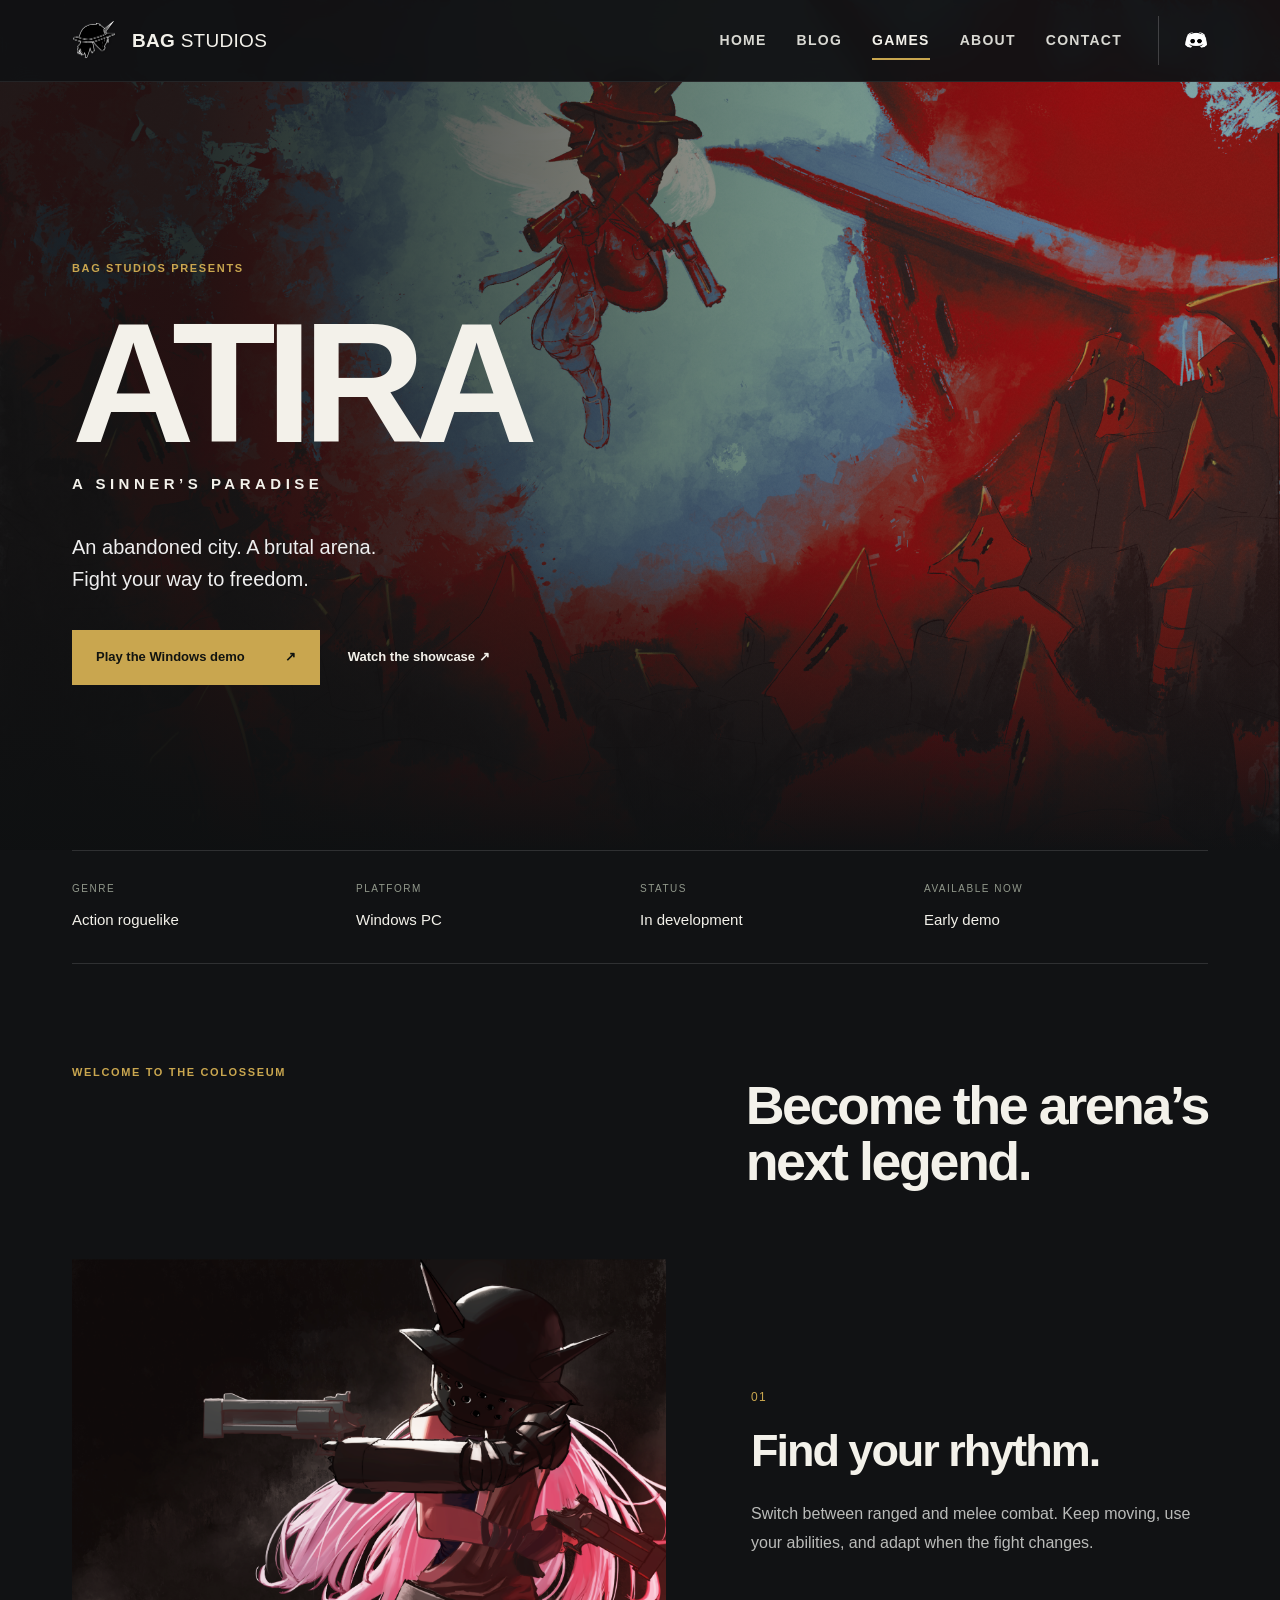
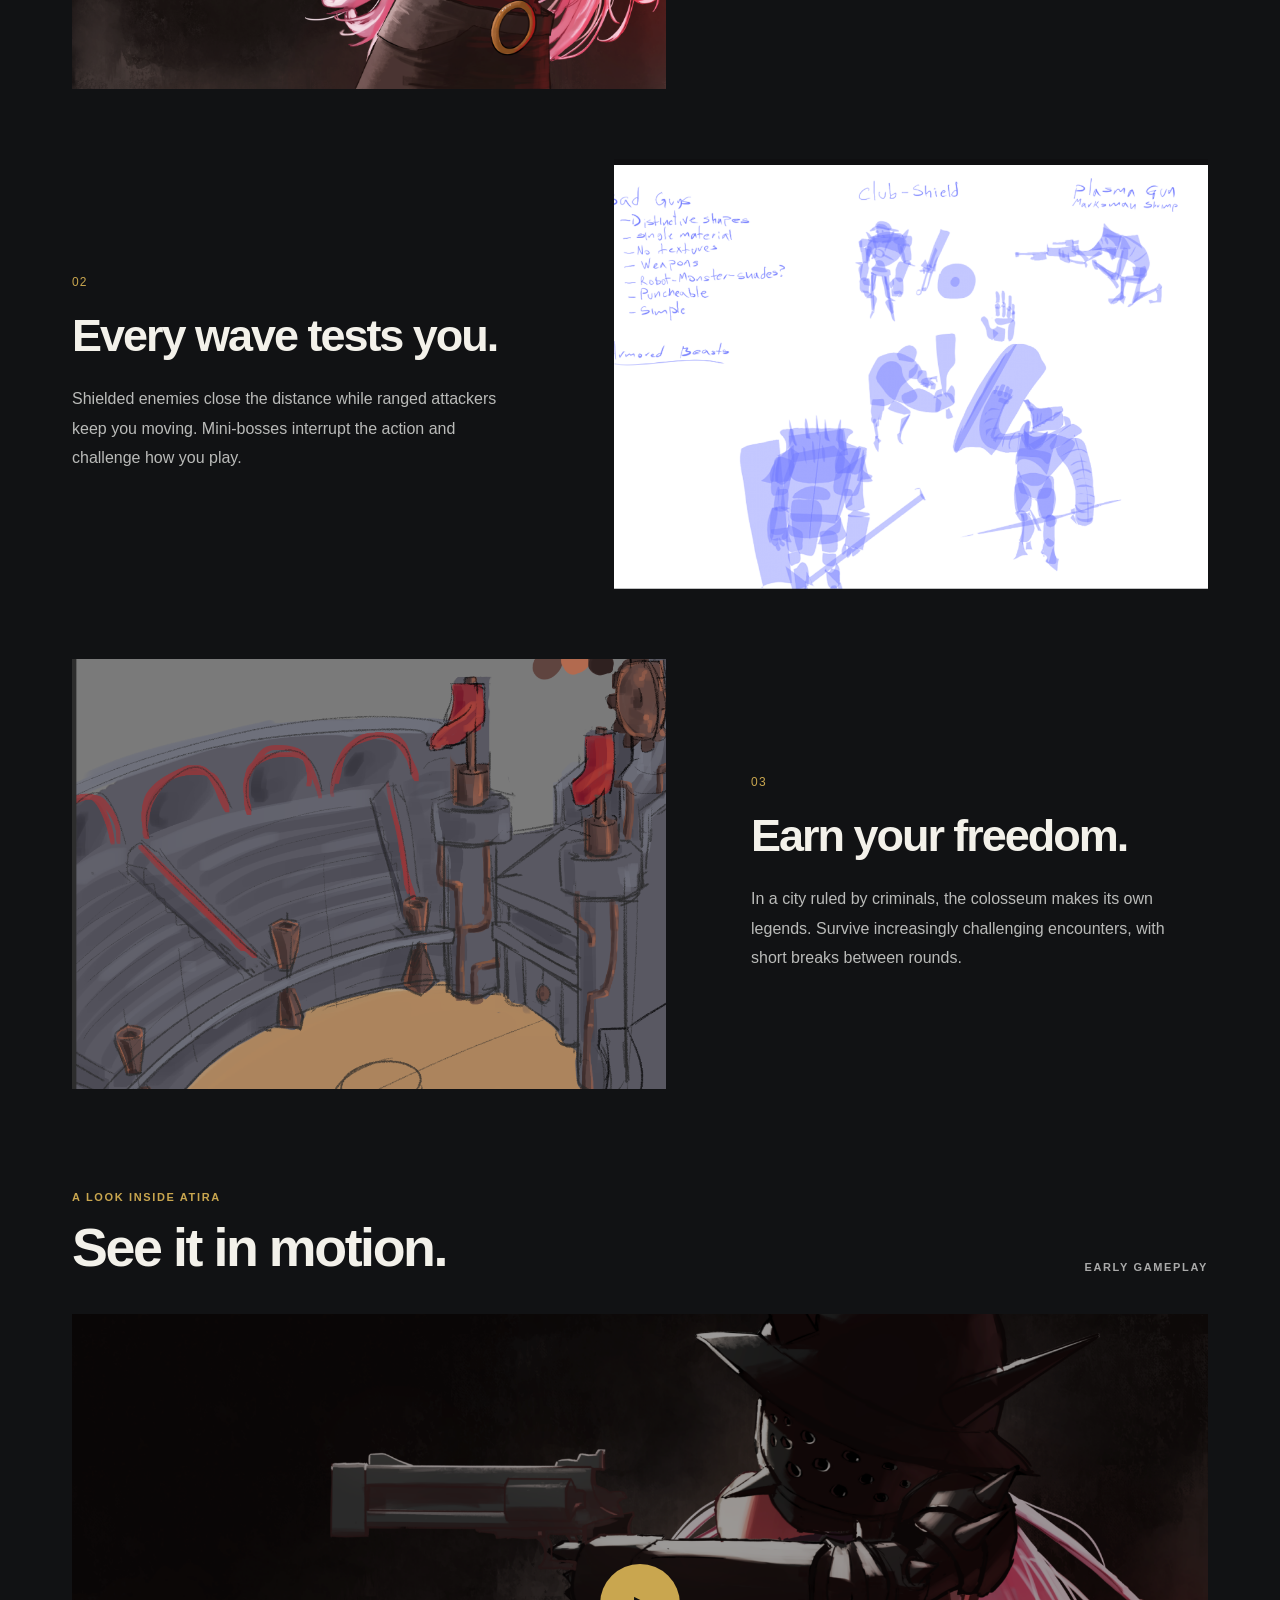
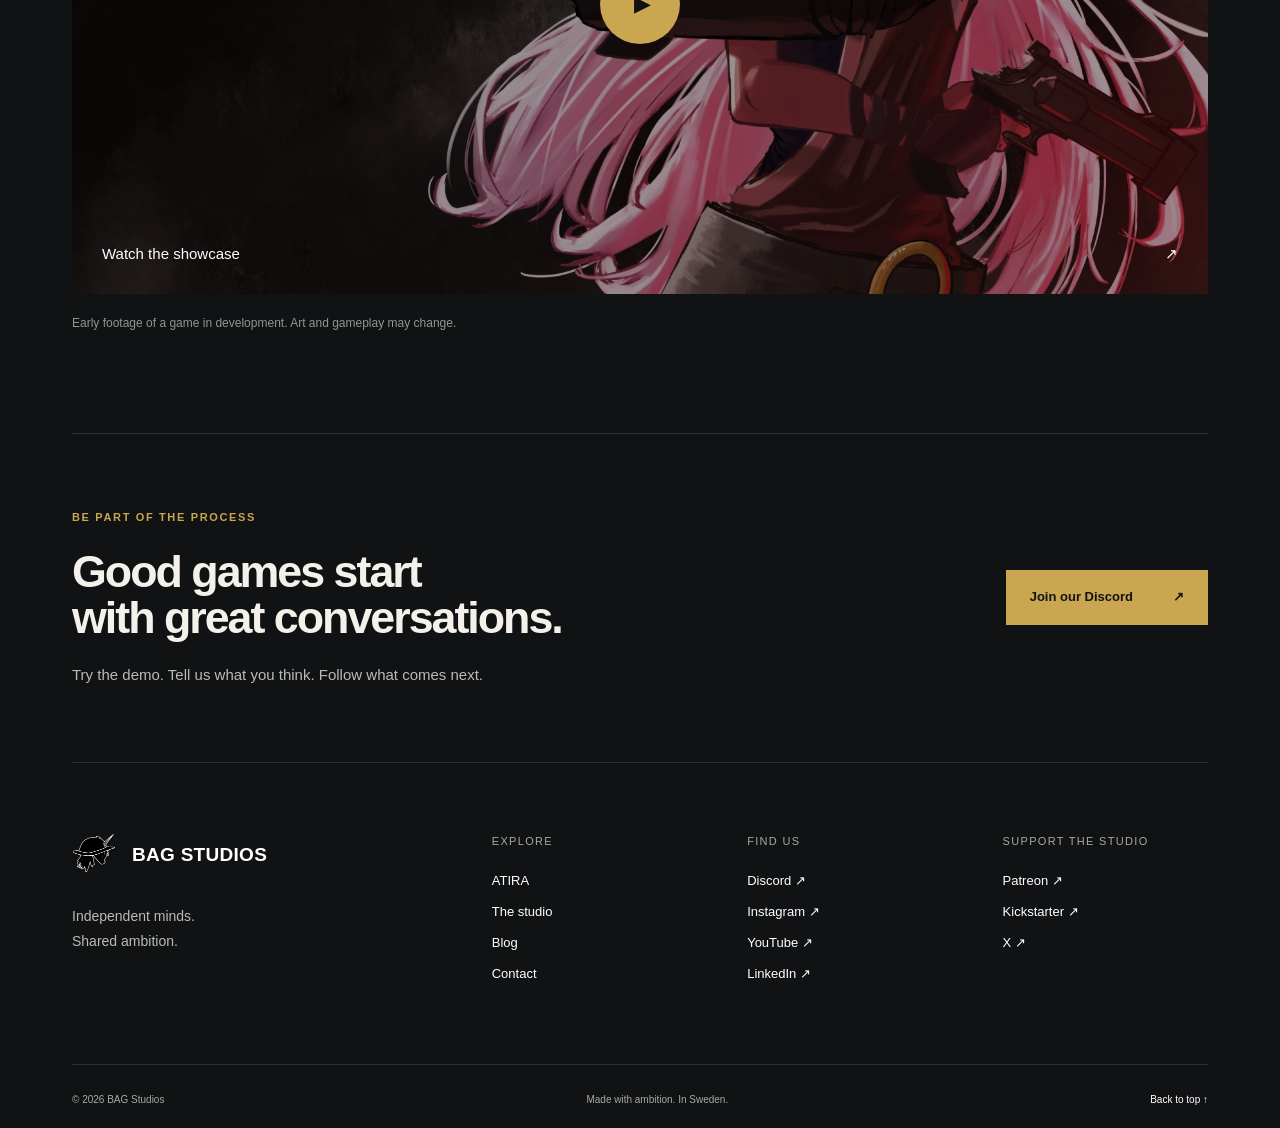
==== commit dad5fd3c: "Mirror ATIRA hero artwork horizontally" ====
--- a/atira.html
+++ b/atira.html
@@ -45,7 +45,7 @@
   ]
 }</script>
     <script src="main.js?v=navbar-20261006" defer></script>
-<link rel="stylesheet" href="atira-design.css?v=restored-art-20261006">
+<link rel="stylesheet" href="atira-design.css?v=mirrored-art-20261006">
 <script src="atira-showcase.js?v=20261006" defer></script>
 </head>
 <body id="top" class="atira-page">
--- a/atira-design.css
+++ b/atira-design.css
@@ -29,7 +29,7 @@
 .atira-page #main .atira-title{font-family:Studio,Arial,sans-serif;font-stretch:condensed;letter-spacing:-.06em;font-weight:750}
 .atira-page #main .subtitle{color:#f3f1ea;letter-spacing:.3em;margin-top:2px}
 .atira-page #main .game-hero{height:850px;position:relative;isolation:isolate;overflow:hidden}
-.atira-page #main .game-hero-art{position:absolute;inset:0;width:100%;height:100%;object-fit:cover;object-position:center 30%;z-index:-3}
+.atira-page #main .game-hero-art{position:absolute;inset:0;width:100%;height:100%;object-fit:cover;object-position:center 30%;transform:scaleX(-1);z-index:-3}
 .atira-page #main .game-hero-shade{position:absolute;inset:0;background:linear-gradient(90deg,#0e1011dd 15%,#0e101130 85%),linear-gradient(0deg,#111214,transparent 35%);z-index:-2}
 .atira-page #main .game-hero-copy{padding-top:260px}
 .atira-page #main .game-hero h1{font-size:170px;margin:18px 0 0}
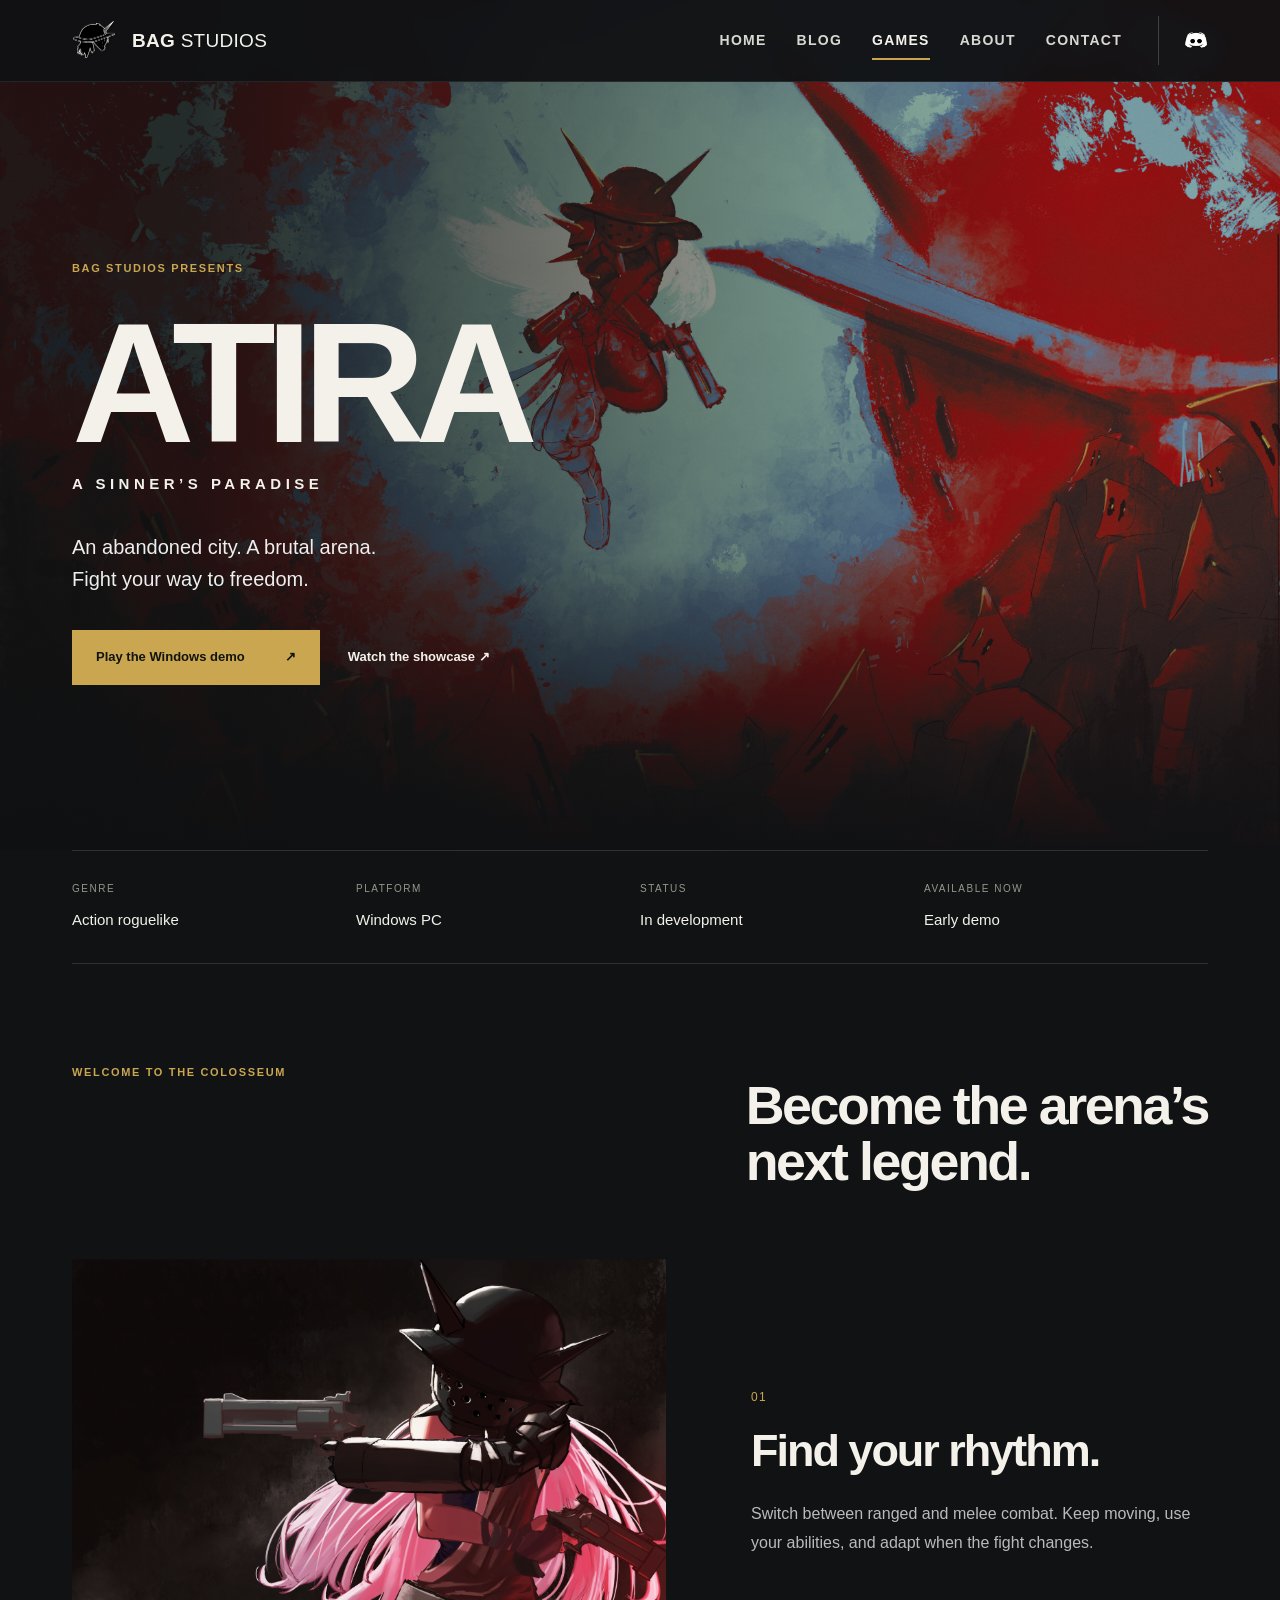
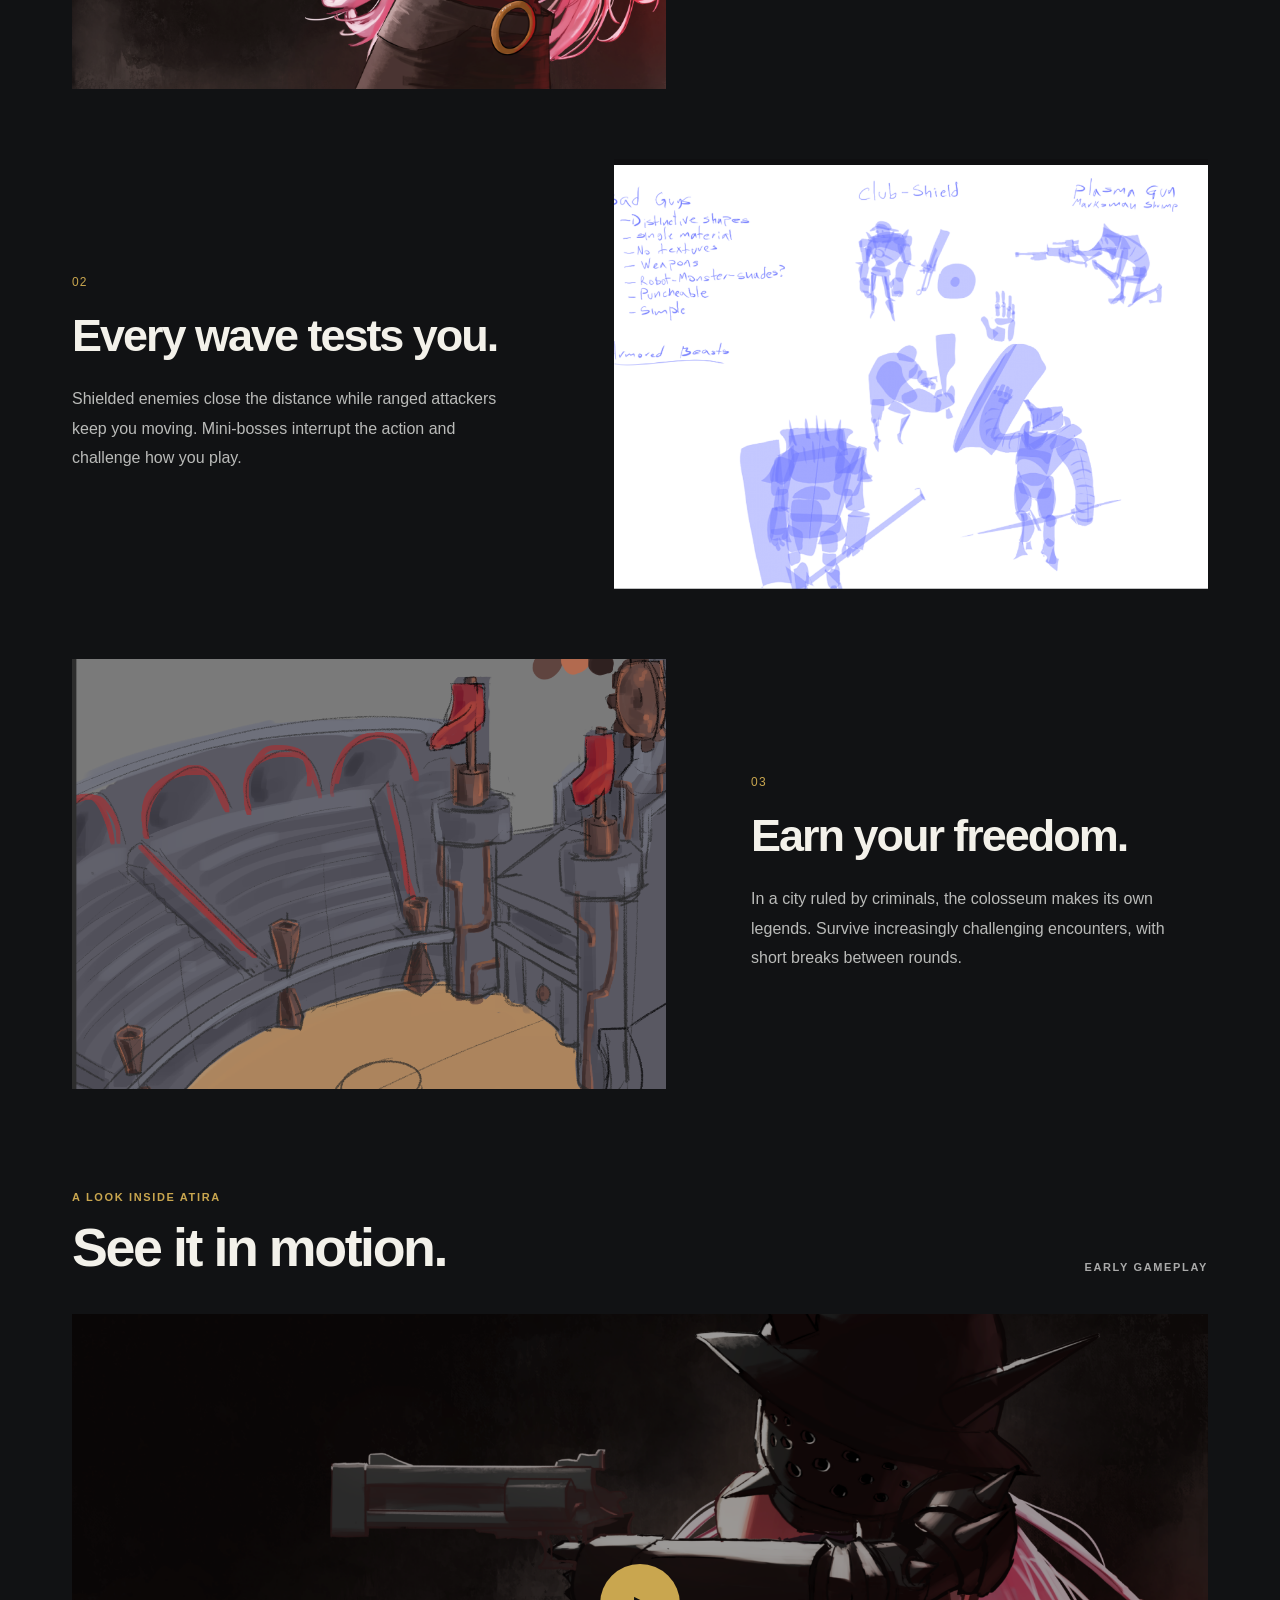
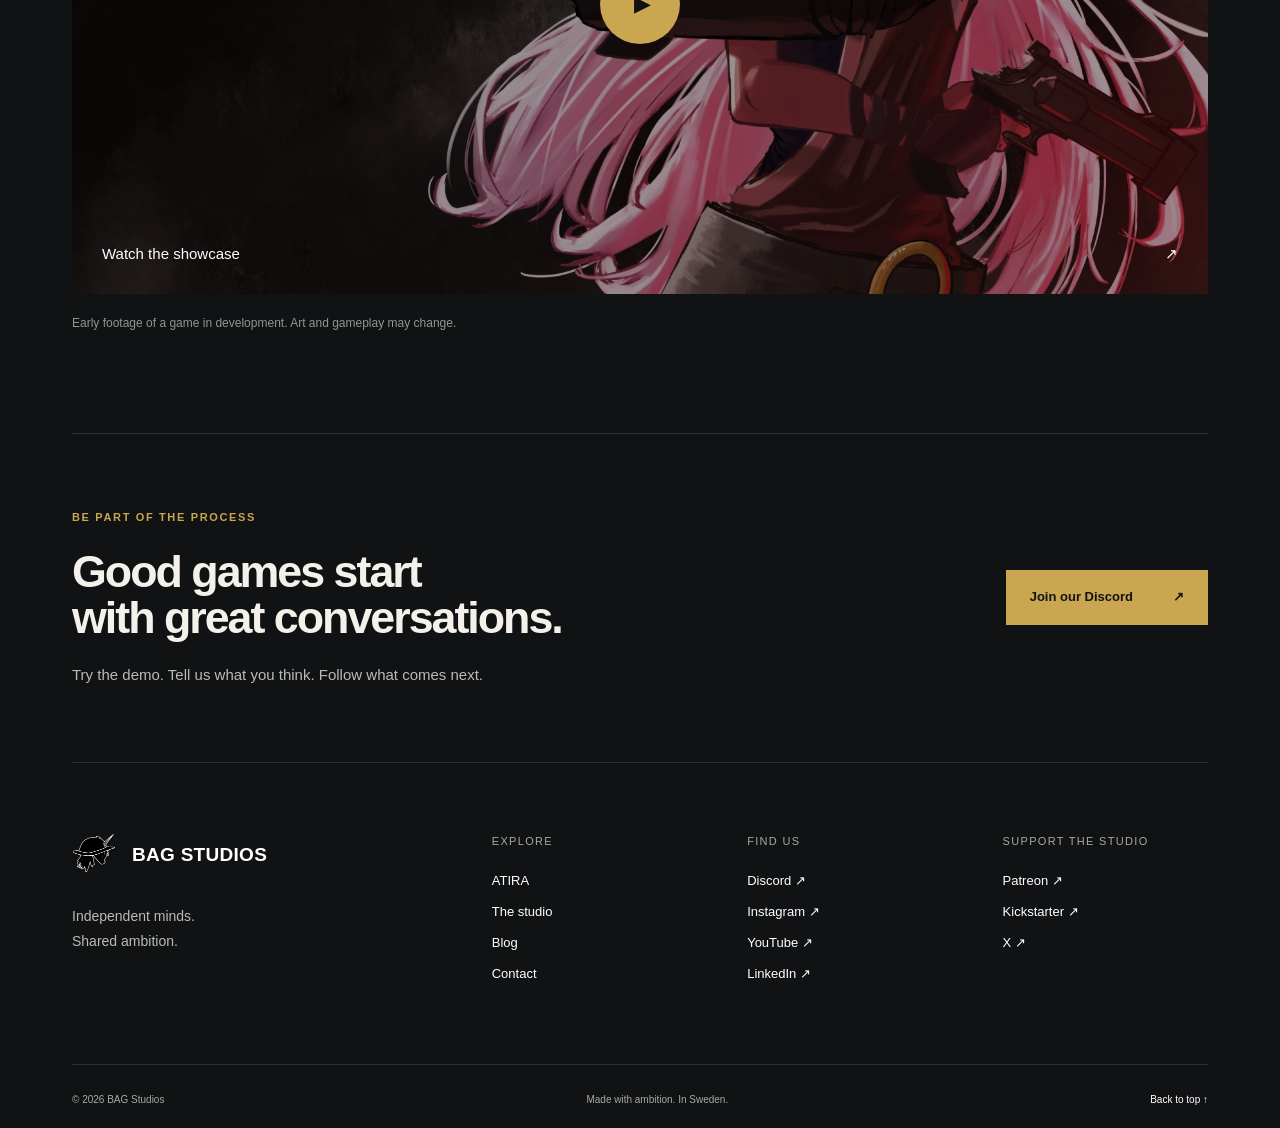
==== commit f36a7bd5: "Lower mirrored ATIRA hero artwork" ====
--- a/atira.html
+++ b/atira.html
@@ -45,7 +45,7 @@
   ]
 }</script>
     <script src="main.js?v=navbar-20261006" defer></script>
-<link rel="stylesheet" href="atira-design.css?v=mirrored-art-20261006">
+<link rel="stylesheet" href="atira-design.css?v=mirrored-lowered-art-20261006">
 <script src="atira-showcase.js?v=20261006" defer></script>
 </head>
 <body id="top" class="atira-page">
--- a/atira-design.css
+++ b/atira-design.css
@@ -29,7 +29,7 @@
 .atira-page #main .atira-title{font-family:Studio,Arial,sans-serif;font-stretch:condensed;letter-spacing:-.06em;font-weight:750}
 .atira-page #main .subtitle{color:#f3f1ea;letter-spacing:.3em;margin-top:2px}
 .atira-page #main .game-hero{height:850px;position:relative;isolation:isolate;overflow:hidden}
-.atira-page #main .game-hero-art{position:absolute;inset:0;width:100%;height:100%;object-fit:cover;object-position:center 30%;transform:scaleX(-1);z-index:-3}
+.atira-page #main .game-hero-art{position:absolute;inset:0;width:100%;height:100%;object-fit:cover;object-position:center top;transform:scaleX(-1);z-index:-3}
 .atira-page #main .game-hero-shade{position:absolute;inset:0;background:linear-gradient(90deg,#0e1011dd 15%,#0e101130 85%),linear-gradient(0deg,#111214,transparent 35%);z-index:-2}
 .atira-page #main .game-hero-copy{padding-top:260px}
 .atira-page #main .game-hero h1{font-size:170px;margin:18px 0 0}
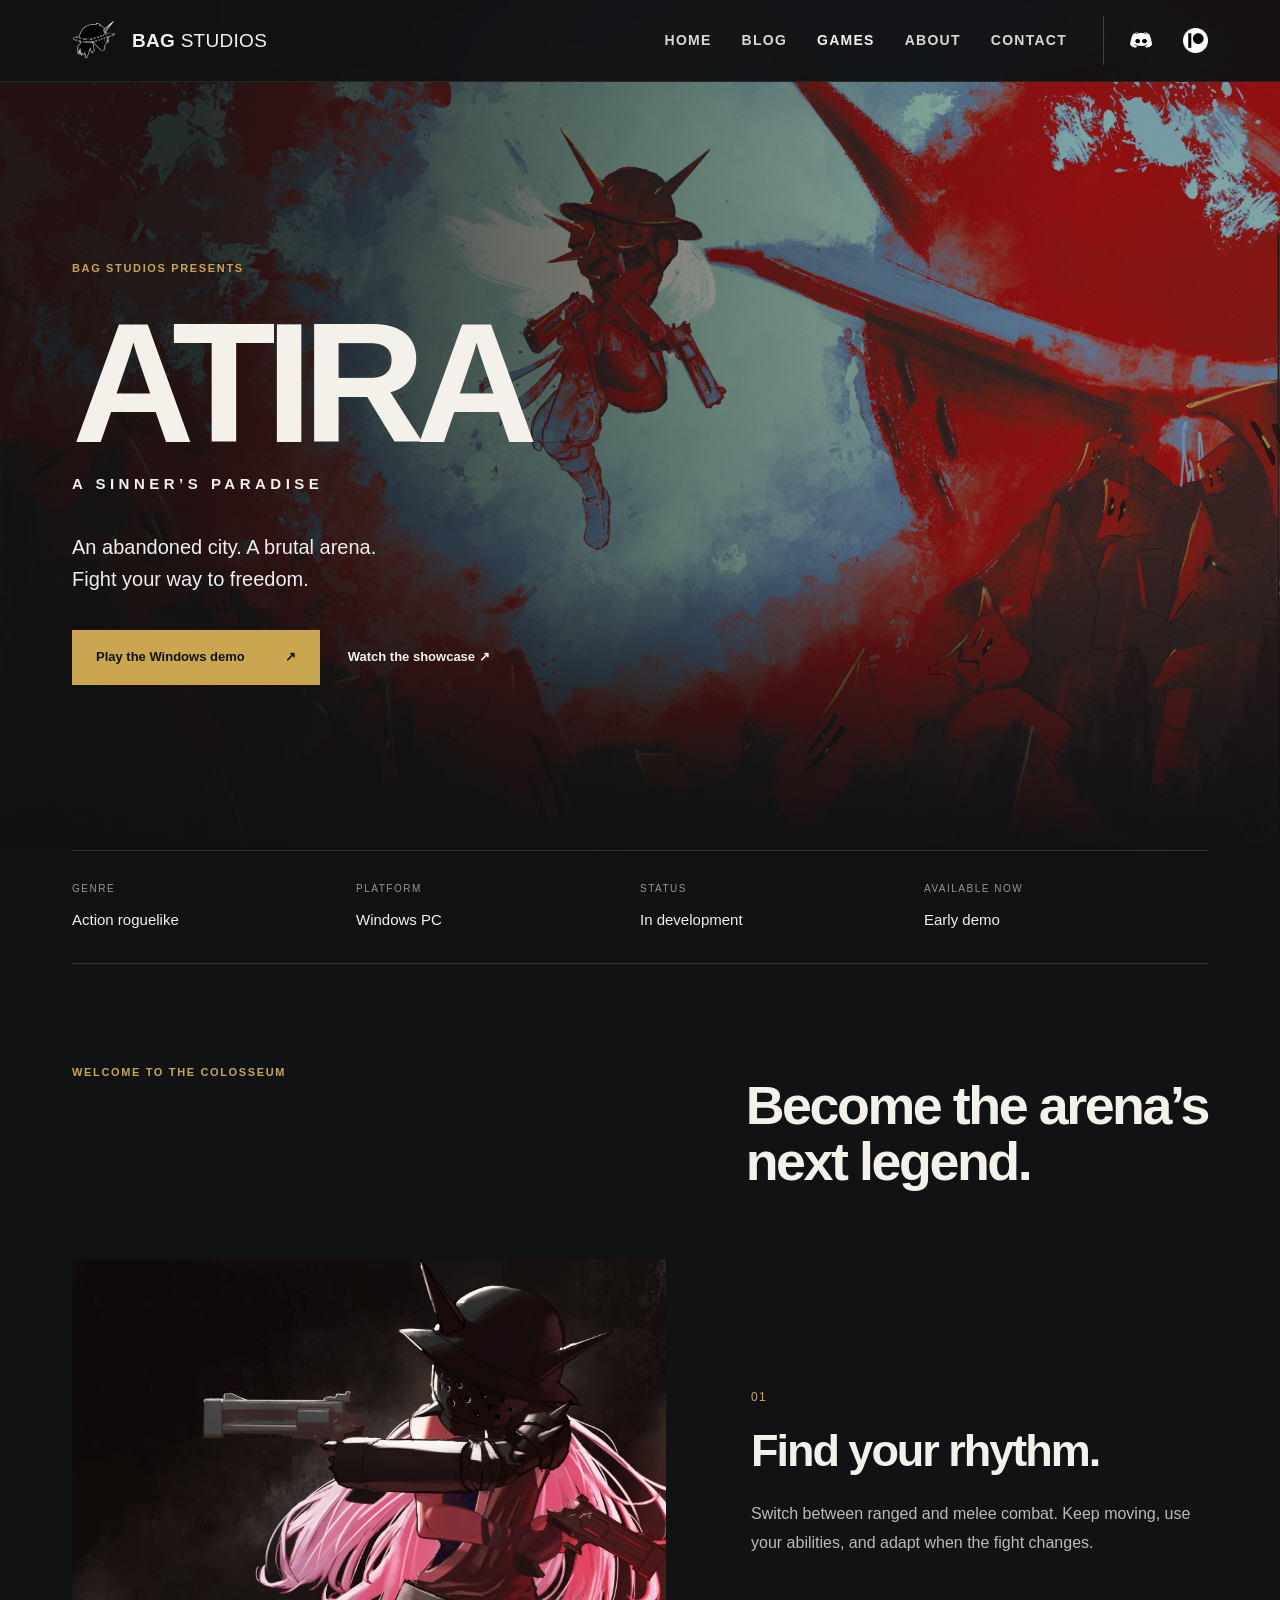
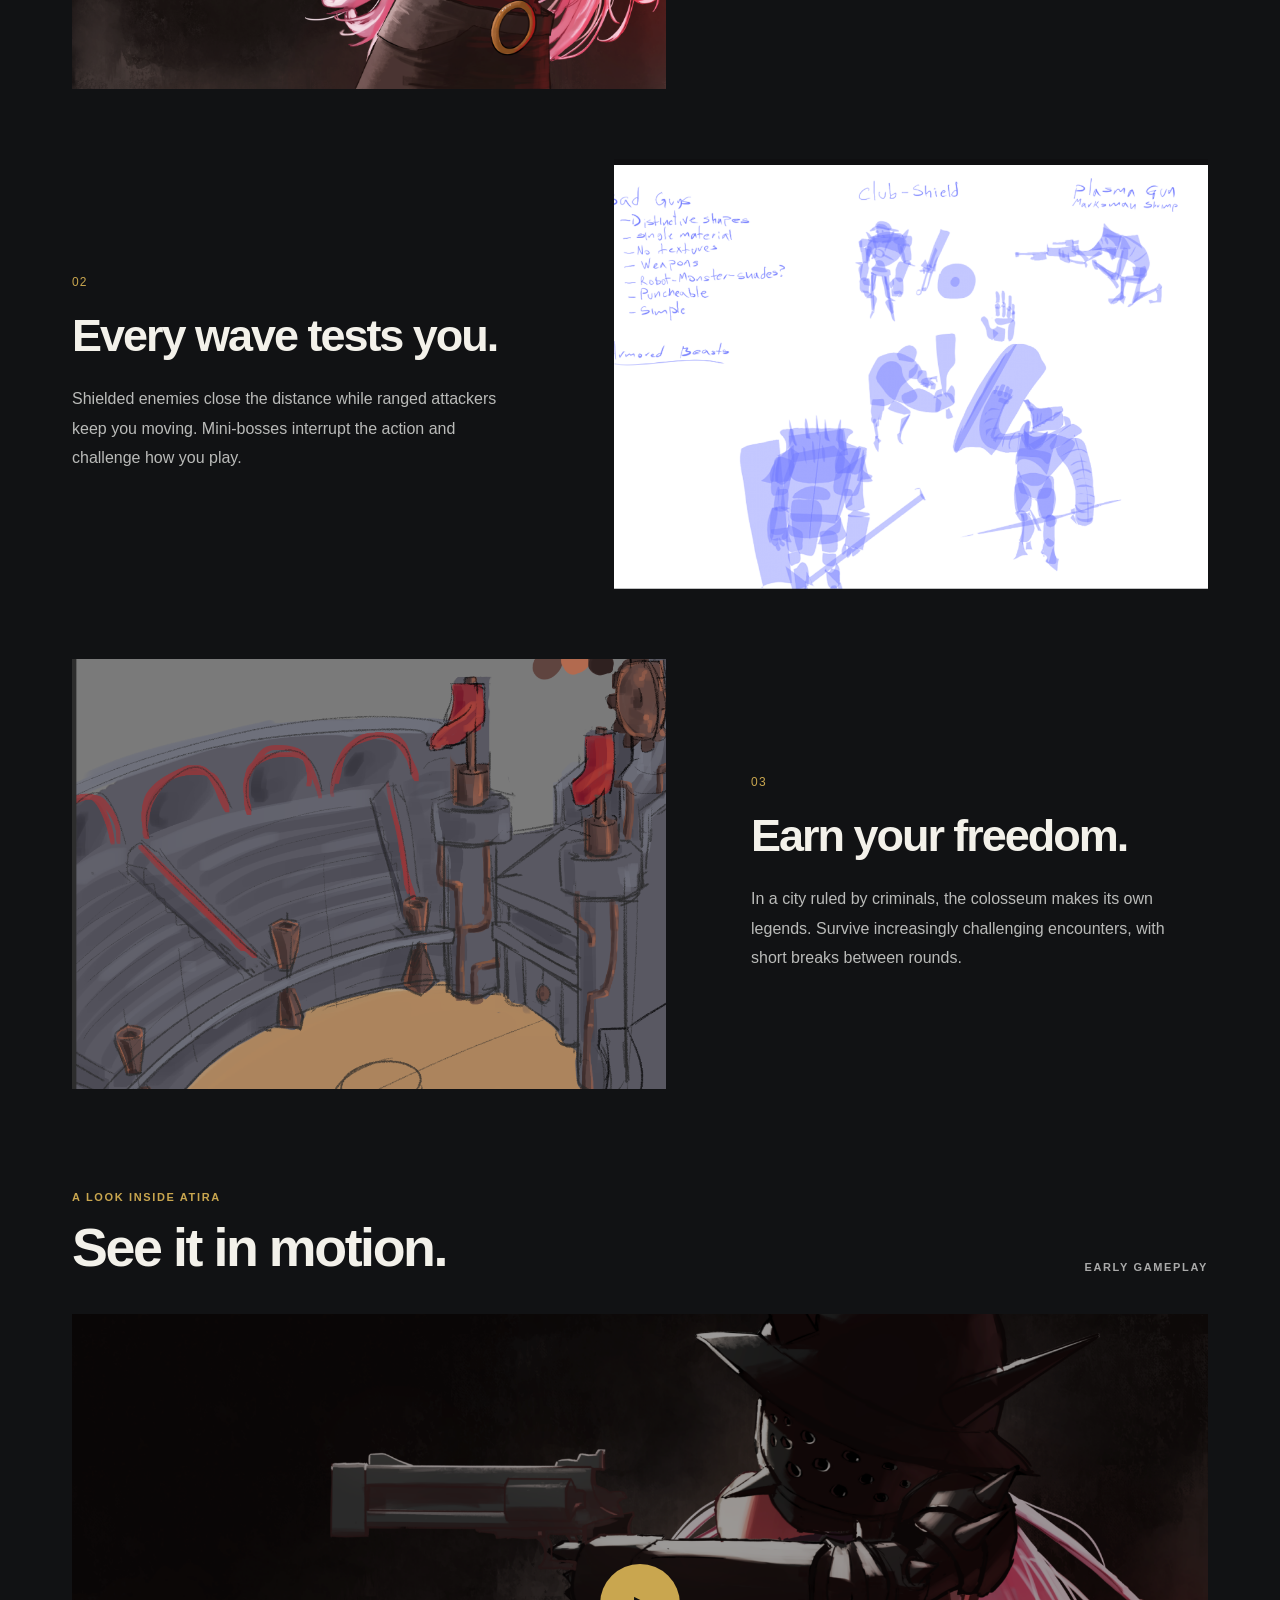
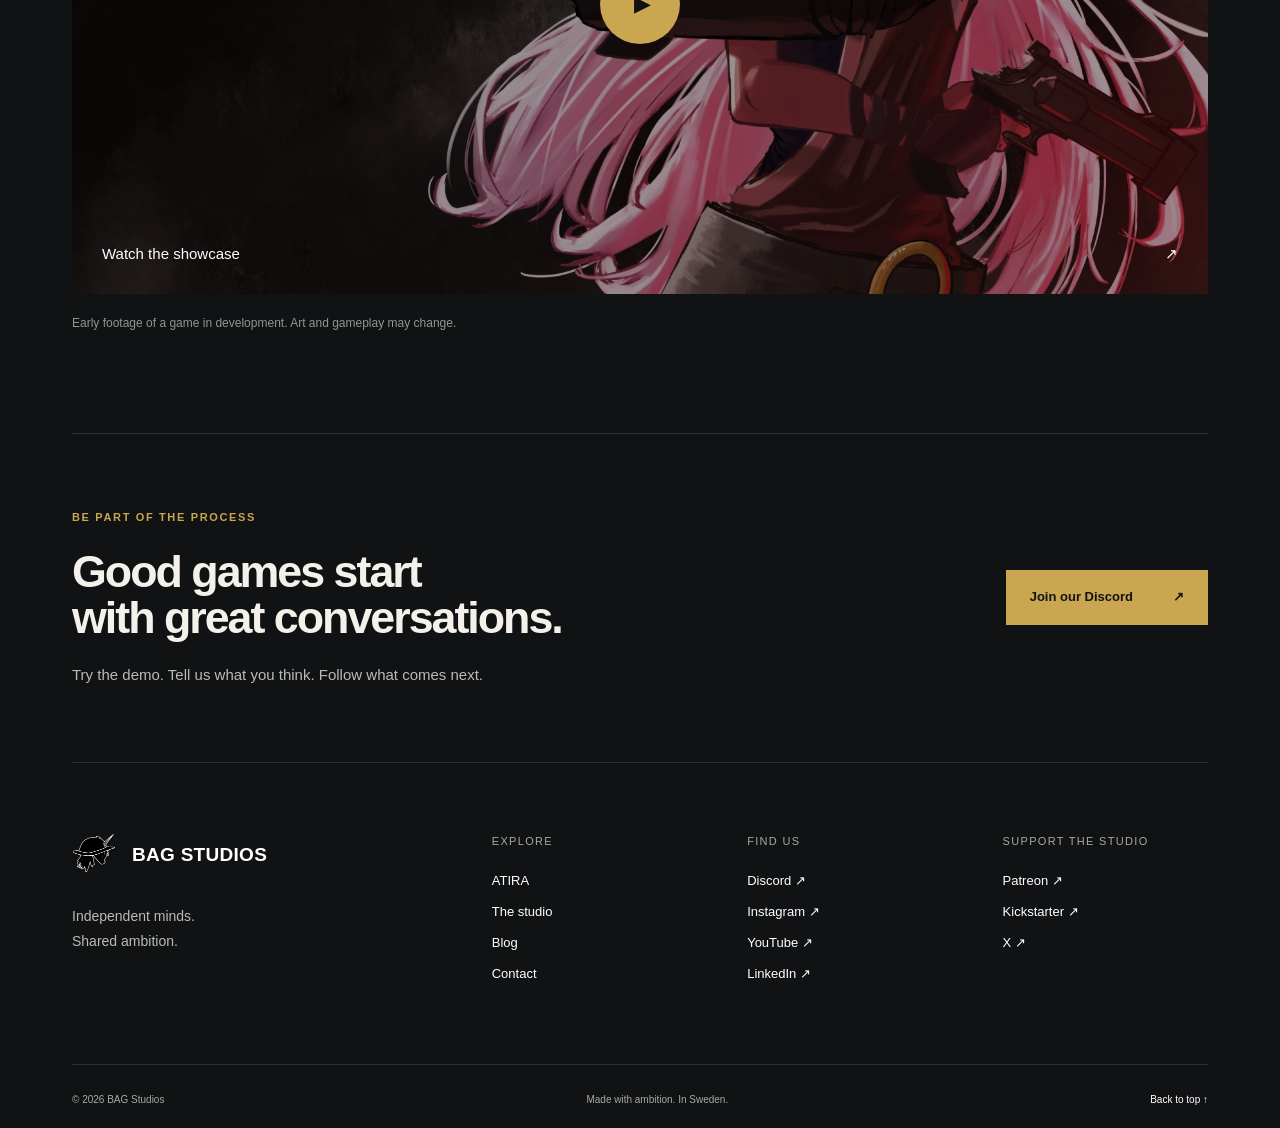
==== commit 05358291: "Add Patreon icon to shared navbar" ====
--- a/atira.html
+++ b/atira.html
@@ -6,7 +6,7 @@
     <meta name="viewport" content="width=device-width, initial-scale=1.0">
     <title>ATIRA: A Sinner&#39;s Paradise | BAG Studios</title>
     <meta name="description" content="Discover ATIRA, an action roguelike by BAG Studios. Play the early Windows demo, watch gameplay and join the community.">
-    <link rel="stylesheet" href="styles.css?v=shared-footer-20261006">
+    <link rel="stylesheet" href="styles.css?v=navbar-patreon-20261006">
     <link rel="icon" href="Images/Logo.png" type="image/png">
     <link rel="canonical" href="https://boringarcadestudios.github.io/BAG-Studios/atira.html">
     <meta property="og:title" content="ATIRA: A Sinner&#39;s Paradise | BAG Studios">
@@ -49,7 +49,7 @@
 <script src="atira-showcase.js?v=20261006" defer></script>
 </head>
 <body id="top" class="atira-page">
-<header class="site-header"><a class="site-brand" href="index.html" aria-label="BAG Studios home"><img src="Images/Logo.png" width="46" height="43" alt=""><span>BAG<span class="site-brand-light"> STUDIOS</span></span></a><button class="site-menu-button" type="button" aria-expanded="false" aria-controls="site-navigation">Menu <span aria-hidden="true">+</span></button><nav id="site-navigation" aria-label="Main navigation"><a href="index.html">Home</a><a href="blog.html">Blog</a><a href="games.html" aria-current="page">Games</a><a href="team.html">About</a><a href="support.html">Contact</a><a class="nav-discord" href="https://discord.gg/eYnEZs6ydY" target="_blank" rel="noopener noreferrer" aria-label="Discord"><img src="Images/DiscordIcon.png" width="24" height="24" alt=""></a></nav></header>
+<header class="site-header"><a class="site-brand" href="index.html" aria-label="BAG Studios home"><img src="Images/Logo.png" width="46" height="43" alt=""><span>BAG<span class="site-brand-light"> STUDIOS</span></span></a><button class="site-menu-button" type="button" aria-expanded="false" aria-controls="site-navigation">Menu <span aria-hidden="true">+</span></button><nav id="site-navigation" aria-label="Main navigation"><a href="index.html">Home</a><a href="blog.html">Blog</a><a href="games.html" aria-current="page">Games</a><a href="team.html">About</a><a href="support.html">Contact</a><a class="nav-discord" href="https://discord.gg/eYnEZs6ydY" target="_blank" rel="noopener noreferrer" aria-label="Discord"><img src="Images/DiscordIcon.png" width="24" height="24" alt=""></a><a class="nav-patreon" href="https://www.patreon.com/cw/BAGStudios1337" target="_blank" rel="noopener noreferrer" aria-label="Patreon"><img src="Images/PatreonIcon.png" width="25" height="25" alt=""></a></nav></header>
 <main id="main"><section class="game-hero"><img src="Images/Bannerwhite_hair.png" class="game-hero-art" alt="ATIRA original artwork"><div class="game-hero-shade"></div><div class="wrap game-hero-copy"><p class="eyebrow">BAG STUDIOS PRESENTS</p><h1 class="atira-title">ATIRA</h1><p class="subtitle">A SINNER’S PARADISE</p><p>An abandoned city. A brutal arena.<br>Fight your way to freedom.</p><div class="actions"><a class="button" href="https://bag-studios.itch.io/project-a" target="_blank" rel="noopener noreferrer">Play the Windows demo <span aria-hidden="true">↗</span></a><button class="text-button" data-trailer>Watch the showcase ↗</button></div></div></section><div class="game-facts wrap"><div><span>GENRE</span><strong>Action roguelike</strong></div><div><span>PLATFORM</span><strong>Windows PC</strong></div><div><span>STATUS</span><strong>In development</strong></div><div><span>AVAILABLE NOW</span><strong>Early demo</strong></div></div><section class="wrap arena-section"><div class="section-top"><p class="eyebrow">WELCOME TO THE COLOSSEUM</p><h2>Become the arena’s<br>next legend.</h2></div><div class="feature-row"><div class="feature-visual"><img src="Images/Aelina_chains_image.png" alt="ATIRA combat character concept art" loading="lazy"></div><div><span class="feature-number">01</span><h3>Find your rhythm.</h3><p>Switch between ranged and melee combat. Keep moving, use your abilities, and adapt when the fight changes.</p></div></div><div class="feature-row feature-reverse"><div class="feature-visual"><img src="Images/Enemies.png" alt="ATIRA enemy concept art" loading="lazy"></div><div><span class="feature-number">02</span><h3>Every wave tests you.</h3><p>Shielded enemies close the distance while ranged attackers keep you moving. Mini-bosses interrupt the action and challenge how you play.</p></div></div><div class="feature-row"><div class="feature-visual"><img src="Images/Arena_art.png" alt="Arena environment concept art" loading="lazy"></div><div><span class="feature-number">03</span><h3>Earn your freedom.</h3><p>In a city ruled by criminals, the colosseum makes its own legends. Survive increasingly challenging encounters, with short breaks between rounds.</p></div></div></section><section class="showcase wrap" id="showcase"><div class="section-top"><div><p class="eyebrow">A LOOK INSIDE ATIRA</p><h2>See it in motion.</h2></div><span class="meta">EARLY GAMEPLAY</span></div><button class="video-preview" data-trailer aria-label="Watch ATIRA early gameplay showcase"><img src="Images/Aelina_chains_image.png" alt="ATIRA showcase cover" loading="lazy"><span class="play-circle" aria-hidden="true">▶</span><span class="video-caption">Watch the showcase <span>↗</span></span></button><p class="fineprint">Early footage of a game in development. Art and gameplay may change.</p></section></main>
 <section class="community wrap"><div><p class="eyebrow">BE PART OF THE PROCESS</p><h2>Good games start<br>with great conversations.</h2><p>Try the demo. Tell us what you think. Follow what comes next.</p></div><a class="button" href="https://discord.gg/eYnEZs6ydY" target="_blank" rel="noopener noreferrer">Join our Discord <span aria-hidden="true">↗</span></a></section>
 
--- a/styles.css
+++ b/styles.css
@@ -773,8 +773,8 @@
 /* Navigation style matched to the approved reference. */
 .site-header nav { gap: 30px; font-size: 14px; font-weight: 700; letter-spacing: .09em; text-transform: uppercase; }
 .site-header nav a { position: relative; padding: 12px 0; color: #d8d8d2; }
-.site-header nav a:not(.nav-discord)::after { content: ''; position: absolute; left: 0; right: 0; bottom: 4px; height: 2px; background: #c9a64f; transform: scaleX(0); transform-origin: left; transition: transform .2s; }
-.site-header nav a:not(.nav-discord):hover::after, .site-header nav a[aria-current]::after { transform: scaleX(1); }
+.site-header nav a:not(.nav-discord):not(.nav-patreon)::after { content: ''; position: absolute; left: 0; right: 0; bottom: 4px; height: 2px; background: #c9a64f; transform: scaleX(0); transform-origin: left; transition: transform .2s; }
+.site-header nav a:not(.nav-discord):not(.nav-patreon):hover::after, .site-header nav a[aria-current]::after { transform: scaleX(1); }
 .site-header nav a[aria-current] { color: #f3f1ea; }
 .site-header .nav-discord { margin-left: 6px; padding-left: 24px; border-left: 1px solid #ffffff30; }
 .site-header .nav-discord img { width: 25px; height: 25px; }
@@ -782,7 +782,7 @@
 @media(max-width:760px) {
  .site-header nav { gap: 6px; }
  .site-header nav a { font-size: 17px; padding: 15px 0; }
- .site-header nav a:not(.nav-discord)::after { right: auto; width: 30px; bottom: 8px; }
+ .site-header nav a:not(.nav-discord):not(.nav-patreon)::after { right: auto; width: 30px; bottom: 8px; }
  .site-header .nav-discord { margin-left: 0; padding: 20px 0 8px; border-left: 0; border-top: 1px solid #ffffff20; margin-top: 14px; }
 }
 @media(prefers-reduced-motion:reduce) { .site-header nav a::after { transition: none; } }
@@ -845,6 +845,9 @@
 
 /* Standalone exploration cue at the bottom of the Home artwork. */
 .home-page .hero-explore { position: absolute; bottom: 34px; left: 50%; transform: translateX(-50%); display: inline-flex; align-items: center; gap: 10px; padding: 8px; color: #d0d0c9; font: 10px/1.6 Arial,sans-serif; letter-spacing: .1em; text-transform: uppercase; white-space: nowrap; }
-.home-page .hero-explore:hover { color: #c9a64f; }
-.home-page .hero-explore:focus-visible { outline: 2px solid #c9a64f; outline-offset: 4px; }
-@media(max-width:760px) { .home-page .hero-explore { bottom: 25px; } }+
+
+@media(max-width:760px) { .home-page .hero-explore { bottom: 25px; } }
+.site-header nav .nav-patreon { display:flex; align-items:center; }
+.site-header .nav-patreon img { width:25px; height:25px; object-fit:contain; }
+.site-header .nav-patreon:hover img { opacity:.75; }
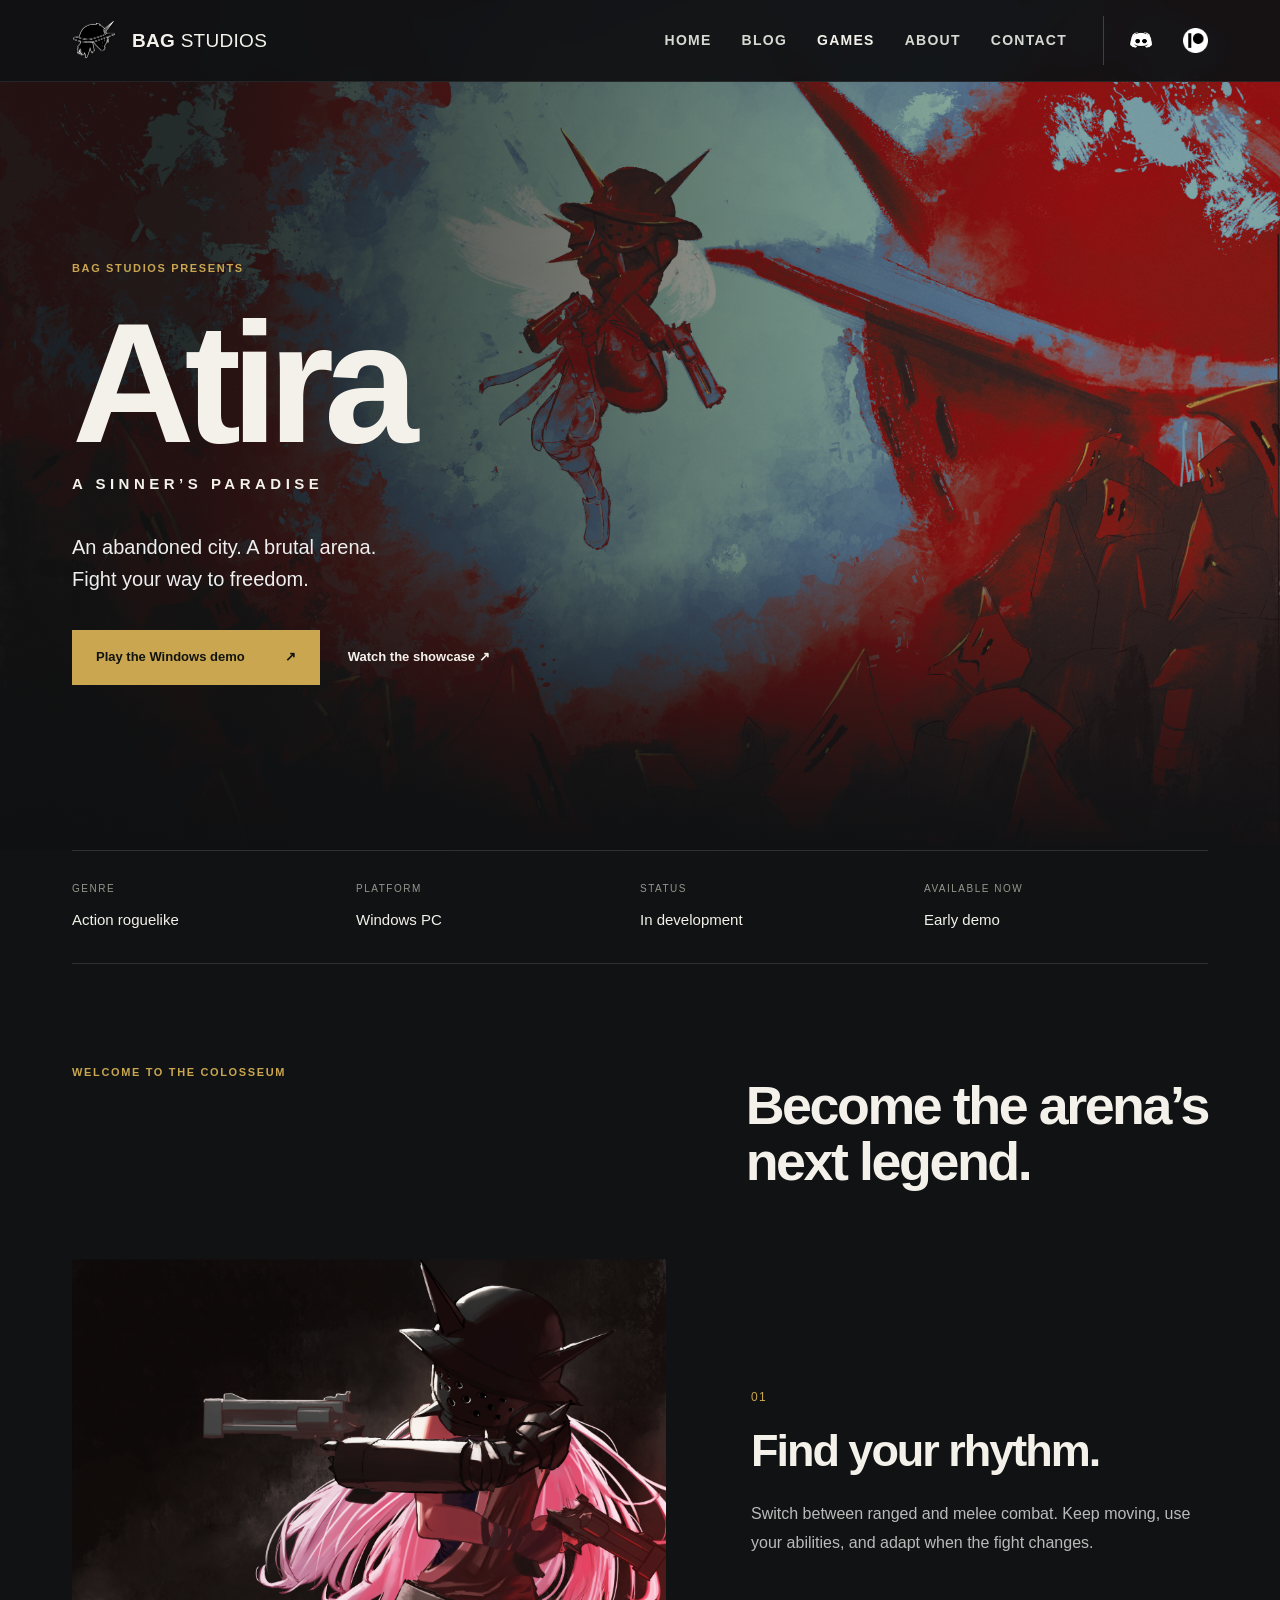
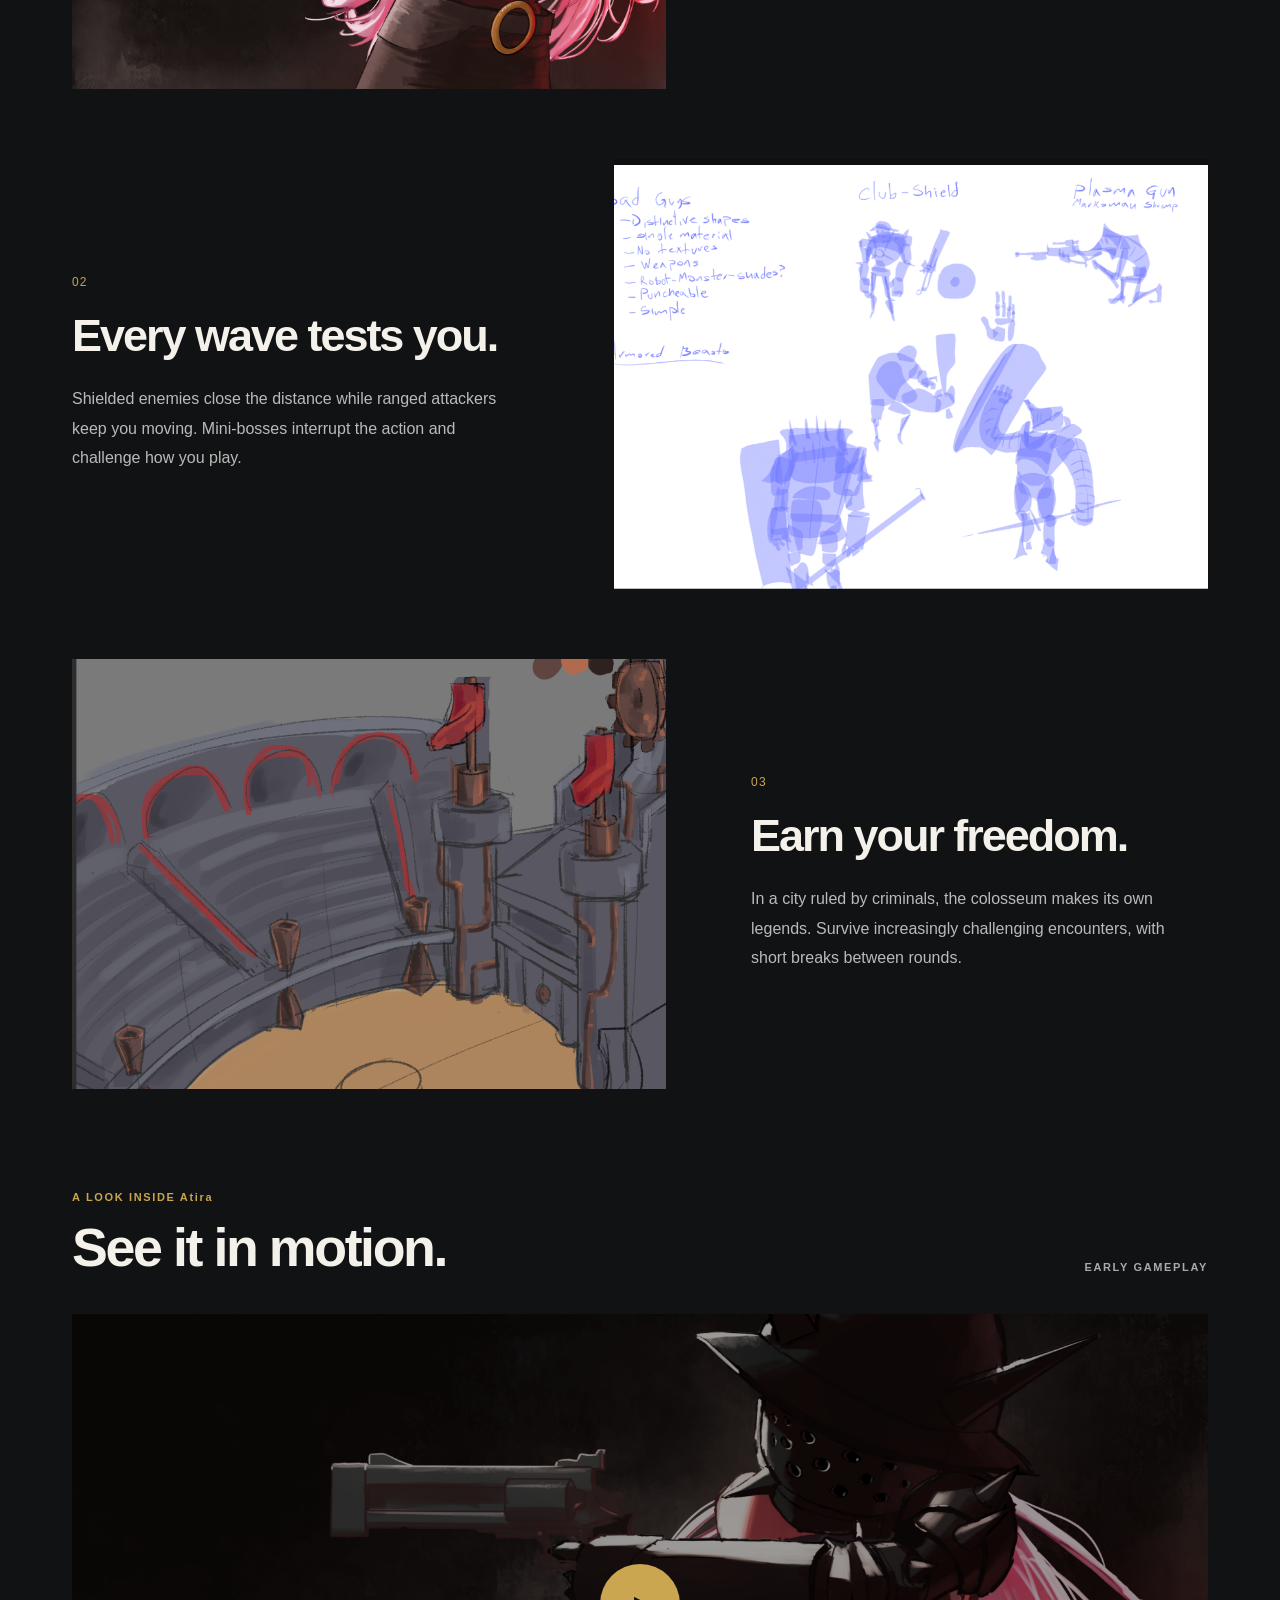
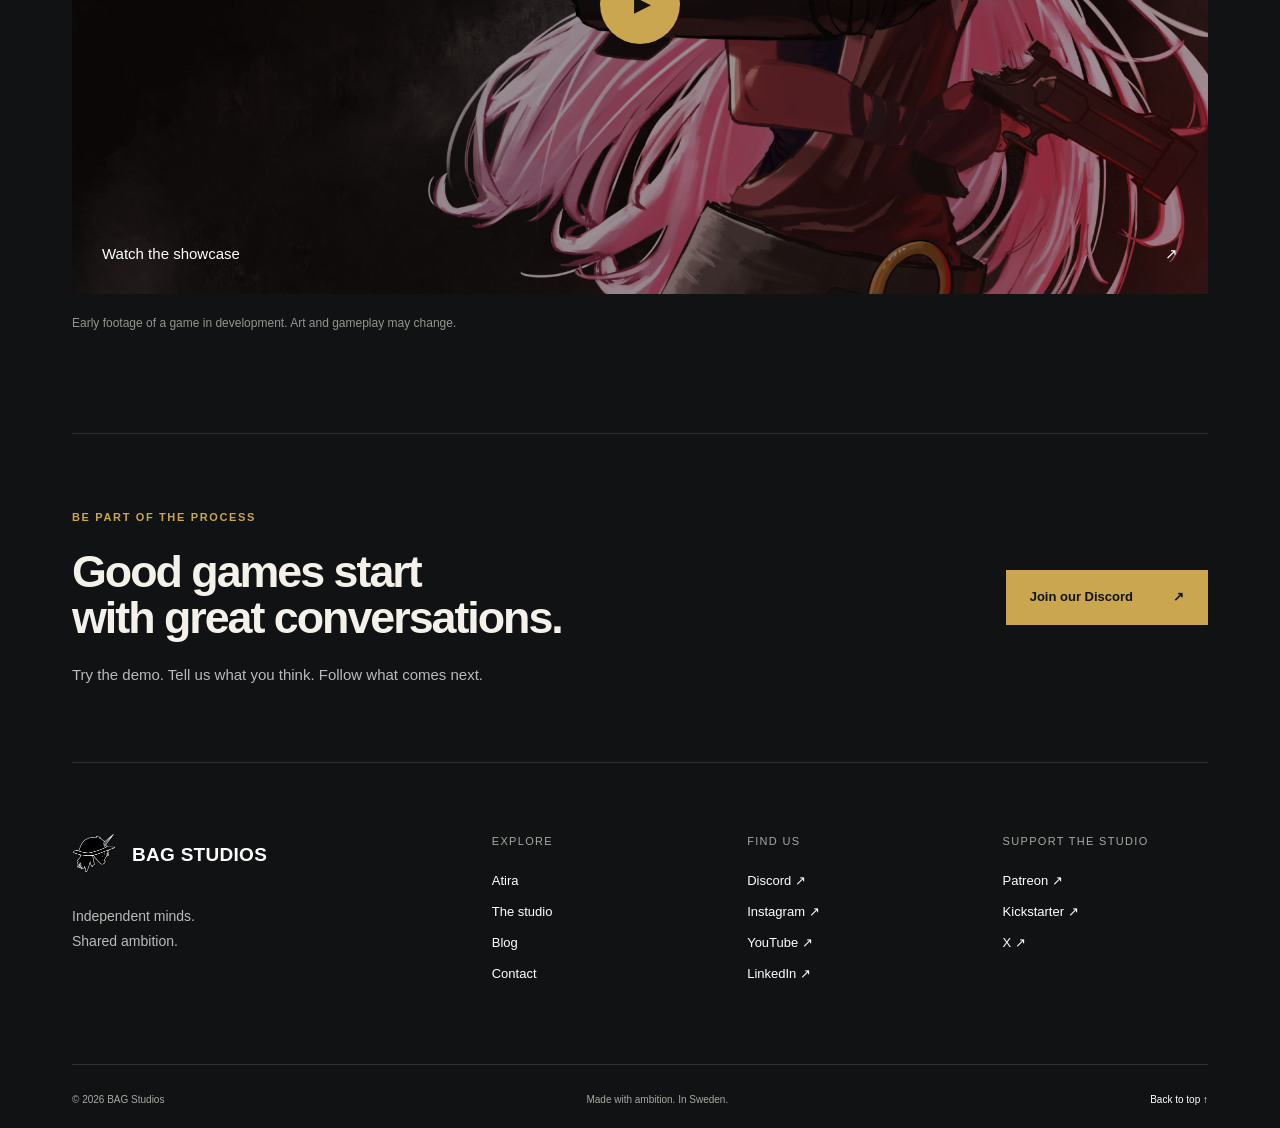
==== commit 9c6bb206: "Use Atira casing across the website" ====
--- a/atira.html
+++ b/atira.html
@@ -4,13 +4,13 @@
     <meta charset="UTF-8">
     <meta name="color-scheme" content="dark">
     <meta name="viewport" content="width=device-width, initial-scale=1.0">
-    <title>ATIRA: A Sinner&#39;s Paradise | BAG Studios</title>
-    <meta name="description" content="Discover ATIRA, an action roguelike by BAG Studios. Play the early Windows demo, watch gameplay and join the community.">
+    <title>Atira: A Sinner&#39;s Paradise | BAG Studios</title>
+    <meta name="description" content="Discover Atira, an action roguelike by BAG Studios. Play the early Windows demo, watch gameplay and join the community.">
     <link rel="stylesheet" href="styles.css?v=navbar-patreon-20261006">
     <link rel="icon" href="Images/Logo.png" type="image/png">
     <link rel="canonical" href="https://boringarcadestudios.github.io/BAG-Studios/atira.html">
-    <meta property="og:title" content="ATIRA: A Sinner&#39;s Paradise | BAG Studios">
-    <meta property="og:description" content="Discover ATIRA, an action roguelike by BAG Studios. Play the early Windows demo, watch gameplay and join the community.">
+    <meta property="og:title" content="Atira: A Sinner&#39;s Paradise | BAG Studios">
+    <meta property="og:description" content="Discover Atira, an action roguelike by BAG Studios. Play the early Windows demo, watch gameplay and join the community.">
     <meta property="og:url" content="https://boringarcadestudios.github.io/BAG-Studios/atira.html">
     <meta property="og:type" content="website">
     <meta property="og:image" content="https://boringarcadestudios.github.io/BAG-Studios/Images/Illustration13-pfp2.png">
@@ -19,9 +19,9 @@
   "@context": "https://schema.org",
   "@type": "VideoGame",
   "@id": "https://boringarcadestudios.github.io/BAG-Studios/atira.html#atira",
-  "name": "ATIRA: A Sinner's Paradise",
+  "name": "Atira: A Sinner's Paradise",
   "alternateName": [
-    "ATIRA",
+    "Atira",
     "Atira: A Sinners Paradise",
     "Project A"
   ],
@@ -46,14 +46,14 @@
 }</script>
     <script src="main.js?v=navbar-20261006" defer></script>
 <link rel="stylesheet" href="atira-design.css?v=mirrored-lowered-art-20261006">
-<script src="atira-showcase.js?v=20261006" defer></script>
+<script src="atira-showcase.js?v=atira-casing-20261006?v=20261006" defer></script>
 </head>
 <body id="top" class="atira-page">
 <header class="site-header"><a class="site-brand" href="index.html" aria-label="BAG Studios home"><img src="Images/Logo.png" width="46" height="43" alt=""><span>BAG<span class="site-brand-light"> STUDIOS</span></span></a><button class="site-menu-button" type="button" aria-expanded="false" aria-controls="site-navigation">Menu <span aria-hidden="true">+</span></button><nav id="site-navigation" aria-label="Main navigation"><a href="index.html">Home</a><a href="blog.html">Blog</a><a href="games.html" aria-current="page">Games</a><a href="team.html">About</a><a href="support.html">Contact</a><a class="nav-discord" href="https://discord.gg/eYnEZs6ydY" target="_blank" rel="noopener noreferrer" aria-label="Discord"><img src="Images/DiscordIcon.png" width="24" height="24" alt=""></a><a class="nav-patreon" href="https://www.patreon.com/cw/BAGStudios1337" target="_blank" rel="noopener noreferrer" aria-label="Patreon"><img src="Images/PatreonIcon.png" width="25" height="25" alt=""></a></nav></header>
-<main id="main"><section class="game-hero"><img src="Images/Bannerwhite_hair.png" class="game-hero-art" alt="ATIRA original artwork"><div class="game-hero-shade"></div><div class="wrap game-hero-copy"><p class="eyebrow">BAG STUDIOS PRESENTS</p><h1 class="atira-title">ATIRA</h1><p class="subtitle">A SINNER’S PARADISE</p><p>An abandoned city. A brutal arena.<br>Fight your way to freedom.</p><div class="actions"><a class="button" href="https://bag-studios.itch.io/project-a" target="_blank" rel="noopener noreferrer">Play the Windows demo <span aria-hidden="true">↗</span></a><button class="text-button" data-trailer>Watch the showcase ↗</button></div></div></section><div class="game-facts wrap"><div><span>GENRE</span><strong>Action roguelike</strong></div><div><span>PLATFORM</span><strong>Windows PC</strong></div><div><span>STATUS</span><strong>In development</strong></div><div><span>AVAILABLE NOW</span><strong>Early demo</strong></div></div><section class="wrap arena-section"><div class="section-top"><p class="eyebrow">WELCOME TO THE COLOSSEUM</p><h2>Become the arena’s<br>next legend.</h2></div><div class="feature-row"><div class="feature-visual"><img src="Images/Aelina_chains_image.png" alt="ATIRA combat character concept art" loading="lazy"></div><div><span class="feature-number">01</span><h3>Find your rhythm.</h3><p>Switch between ranged and melee combat. Keep moving, use your abilities, and adapt when the fight changes.</p></div></div><div class="feature-row feature-reverse"><div class="feature-visual"><img src="Images/Enemies.png" alt="ATIRA enemy concept art" loading="lazy"></div><div><span class="feature-number">02</span><h3>Every wave tests you.</h3><p>Shielded enemies close the distance while ranged attackers keep you moving. Mini-bosses interrupt the action and challenge how you play.</p></div></div><div class="feature-row"><div class="feature-visual"><img src="Images/Arena_art.png" alt="Arena environment concept art" loading="lazy"></div><div><span class="feature-number">03</span><h3>Earn your freedom.</h3><p>In a city ruled by criminals, the colosseum makes its own legends. Survive increasingly challenging encounters, with short breaks between rounds.</p></div></div></section><section class="showcase wrap" id="showcase"><div class="section-top"><div><p class="eyebrow">A LOOK INSIDE ATIRA</p><h2>See it in motion.</h2></div><span class="meta">EARLY GAMEPLAY</span></div><button class="video-preview" data-trailer aria-label="Watch ATIRA early gameplay showcase"><img src="Images/Aelina_chains_image.png" alt="ATIRA showcase cover" loading="lazy"><span class="play-circle" aria-hidden="true">▶</span><span class="video-caption">Watch the showcase <span>↗</span></span></button><p class="fineprint">Early footage of a game in development. Art and gameplay may change.</p></section></main>
+<main id="main"><section class="game-hero"><img src="Images/Bannerwhite_hair.png" class="game-hero-art" alt="Atira original artwork"><div class="game-hero-shade"></div><div class="wrap game-hero-copy"><p class="eyebrow">BAG STUDIOS PRESENTS</p><h1 class="atira-title">Atira</h1><p class="subtitle">A SINNER’S PARADISE</p><p>An abandoned city. A brutal arena.<br>Fight your way to freedom.</p><div class="actions"><a class="button" href="https://bag-studios.itch.io/project-a" target="_blank" rel="noopener noreferrer">Play the Windows demo <span aria-hidden="true">↗</span></a><button class="text-button" data-trailer>Watch the showcase ↗</button></div></div></section><div class="game-facts wrap"><div><span>GENRE</span><strong>Action roguelike</strong></div><div><span>PLATFORM</span><strong>Windows PC</strong></div><div><span>STATUS</span><strong>In development</strong></div><div><span>AVAILABLE NOW</span><strong>Early demo</strong></div></div><section class="wrap arena-section"><div class="section-top"><p class="eyebrow">WELCOME TO THE COLOSSEUM</p><h2>Become the arena’s<br>next legend.</h2></div><div class="feature-row"><div class="feature-visual"><img src="Images/Aelina_chains_image.png" alt="Atira combat character concept art" loading="lazy"></div><div><span class="feature-number">01</span><h3>Find your rhythm.</h3><p>Switch between ranged and melee combat. Keep moving, use your abilities, and adapt when the fight changes.</p></div></div><div class="feature-row feature-reverse"><div class="feature-visual"><img src="Images/Enemies.png" alt="Atira enemy concept art" loading="lazy"></div><div><span class="feature-number">02</span><h3>Every wave tests you.</h3><p>Shielded enemies close the distance while ranged attackers keep you moving. Mini-bosses interrupt the action and challenge how you play.</p></div></div><div class="feature-row"><div class="feature-visual"><img src="Images/Arena_art.png" alt="Arena environment concept art" loading="lazy"></div><div><span class="feature-number">03</span><h3>Earn your freedom.</h3><p>In a city ruled by criminals, the colosseum makes its own legends. Survive increasingly challenging encounters, with short breaks between rounds.</p></div></div></section><section class="showcase wrap" id="showcase"><div class="section-top"><div><p class="eyebrow">A LOOK INSIDE Atira</p><h2>See it in motion.</h2></div><span class="meta">EARLY GAMEPLAY</span></div><button class="video-preview" data-trailer aria-label="Watch Atira early gameplay showcase"><img src="Images/Aelina_chains_image.png" alt="Atira showcase cover" loading="lazy"><span class="play-circle" aria-hidden="true">▶</span><span class="video-caption">Watch the showcase <span>↗</span></span></button><p class="fineprint">Early footage of a game in development. Art and gameplay may change.</p></section></main>
 <section class="community wrap"><div><p class="eyebrow">BE PART OF THE PROCESS</p><h2>Good games start<br>with great conversations.</h2><p>Try the demo. Tell us what you think. Follow what comes next.</p></div><a class="button" href="https://discord.gg/eYnEZs6ydY" target="_blank" rel="noopener noreferrer">Join our Discord <span aria-hidden="true">↗</span></a></section>
 
-<footer class="site-footer wrap"><div class="footer-top"><div><a class="brand" href="index.html"><img src="Images/Logo.png" alt="" width="48" height="44"><span>BAG STUDIOS</span></a><p>Independent minds.<br>Shared ambition.</p></div><div><h3>Explore</h3><a href="atira.html">ATIRA</a><a href="team.html">The studio</a><a href="blog.html">Blog</a><a href="support.html">Contact</a></div><div><h3>Find us</h3><a class="" href="https://discord.gg/eYnEZs6ydY" target="_blank" rel="noopener noreferrer">Discord <span aria-hidden="true">↗</span></a><a class="" href="https://www.instagram.com/Boring_arcade_Studios/" target="_blank" rel="noopener noreferrer">Instagram <span aria-hidden="true">↗</span></a><a class="" href="https://www.youtube.com/channel/UCSghEE8azDfws9jSogGiWvg" target="_blank" rel="noopener noreferrer">YouTube <span aria-hidden="true">↗</span></a><a class="" href="https://www.linkedin.com/company/boring-arcade-studios/" target="_blank" rel="noopener noreferrer">LinkedIn <span aria-hidden="true">↗</span></a></div><div><h3>Support the studio</h3><a class="" href="https://www.patreon.com/cw/BAGStudios1337" target="_blank" rel="noopener noreferrer">Patreon <span aria-hidden="true">↗</span></a><a class="" href="https://www.kickstarter.com/projects/bag-studios/bag-studios-project-a" target="_blank" rel="noopener noreferrer">Kickstarter <span aria-hidden="true">↗</span></a><a class="" href="https://x.com/bag_studio84646" target="_blank" rel="noopener noreferrer">X <span aria-hidden="true">↗</span></a></div></div><div class="footer-bottom"><span>© 2026 BAG Studios</span><span>Made with ambition. In Sweden.</span><a href="#top">Back to top ↑</a></div></footer>
-<dialog class="trailer-dialog" aria-label="ATIRA gameplay showcase"><button class="close-dialog" aria-label="Close showcase">Close ×</button><div class="video-host"></div></dialog>
+<footer class="site-footer wrap"><div class="footer-top"><div><a class="brand" href="index.html"><img src="Images/Logo.png" alt="" width="48" height="44"><span>BAG STUDIOS</span></a><p>Independent minds.<br>Shared ambition.</p></div><div><h3>Explore</h3><a href="atira.html">Atira</a><a href="team.html">The studio</a><a href="blog.html">Blog</a><a href="support.html">Contact</a></div><div><h3>Find us</h3><a class="" href="https://discord.gg/eYnEZs6ydY" target="_blank" rel="noopener noreferrer">Discord <span aria-hidden="true">↗</span></a><a class="" href="https://www.instagram.com/Boring_arcade_Studios/" target="_blank" rel="noopener noreferrer">Instagram <span aria-hidden="true">↗</span></a><a class="" href="https://www.youtube.com/channel/UCSghEE8azDfws9jSogGiWvg" target="_blank" rel="noopener noreferrer">YouTube <span aria-hidden="true">↗</span></a><a class="" href="https://www.linkedin.com/company/boring-arcade-studios/" target="_blank" rel="noopener noreferrer">LinkedIn <span aria-hidden="true">↗</span></a></div><div><h3>Support the studio</h3><a class="" href="https://www.patreon.com/cw/BAGStudios1337" target="_blank" rel="noopener noreferrer">Patreon <span aria-hidden="true">↗</span></a><a class="" href="https://www.kickstarter.com/projects/bag-studios/bag-studios-project-a" target="_blank" rel="noopener noreferrer">Kickstarter <span aria-hidden="true">↗</span></a><a class="" href="https://x.com/bag_studio84646" target="_blank" rel="noopener noreferrer">X <span aria-hidden="true">↗</span></a></div></div><div class="footer-bottom"><span>© 2026 BAG Studios</span><span>Made with ambition. In Sweden.</span><a href="#top">Back to top ↑</a></div></footer>
+<dialog class="trailer-dialog" aria-label="Atira gameplay showcase"><button class="close-dialog" aria-label="Close showcase">Close ×</button><div class="video-host"></div></dialog>
 </body>
 </html>
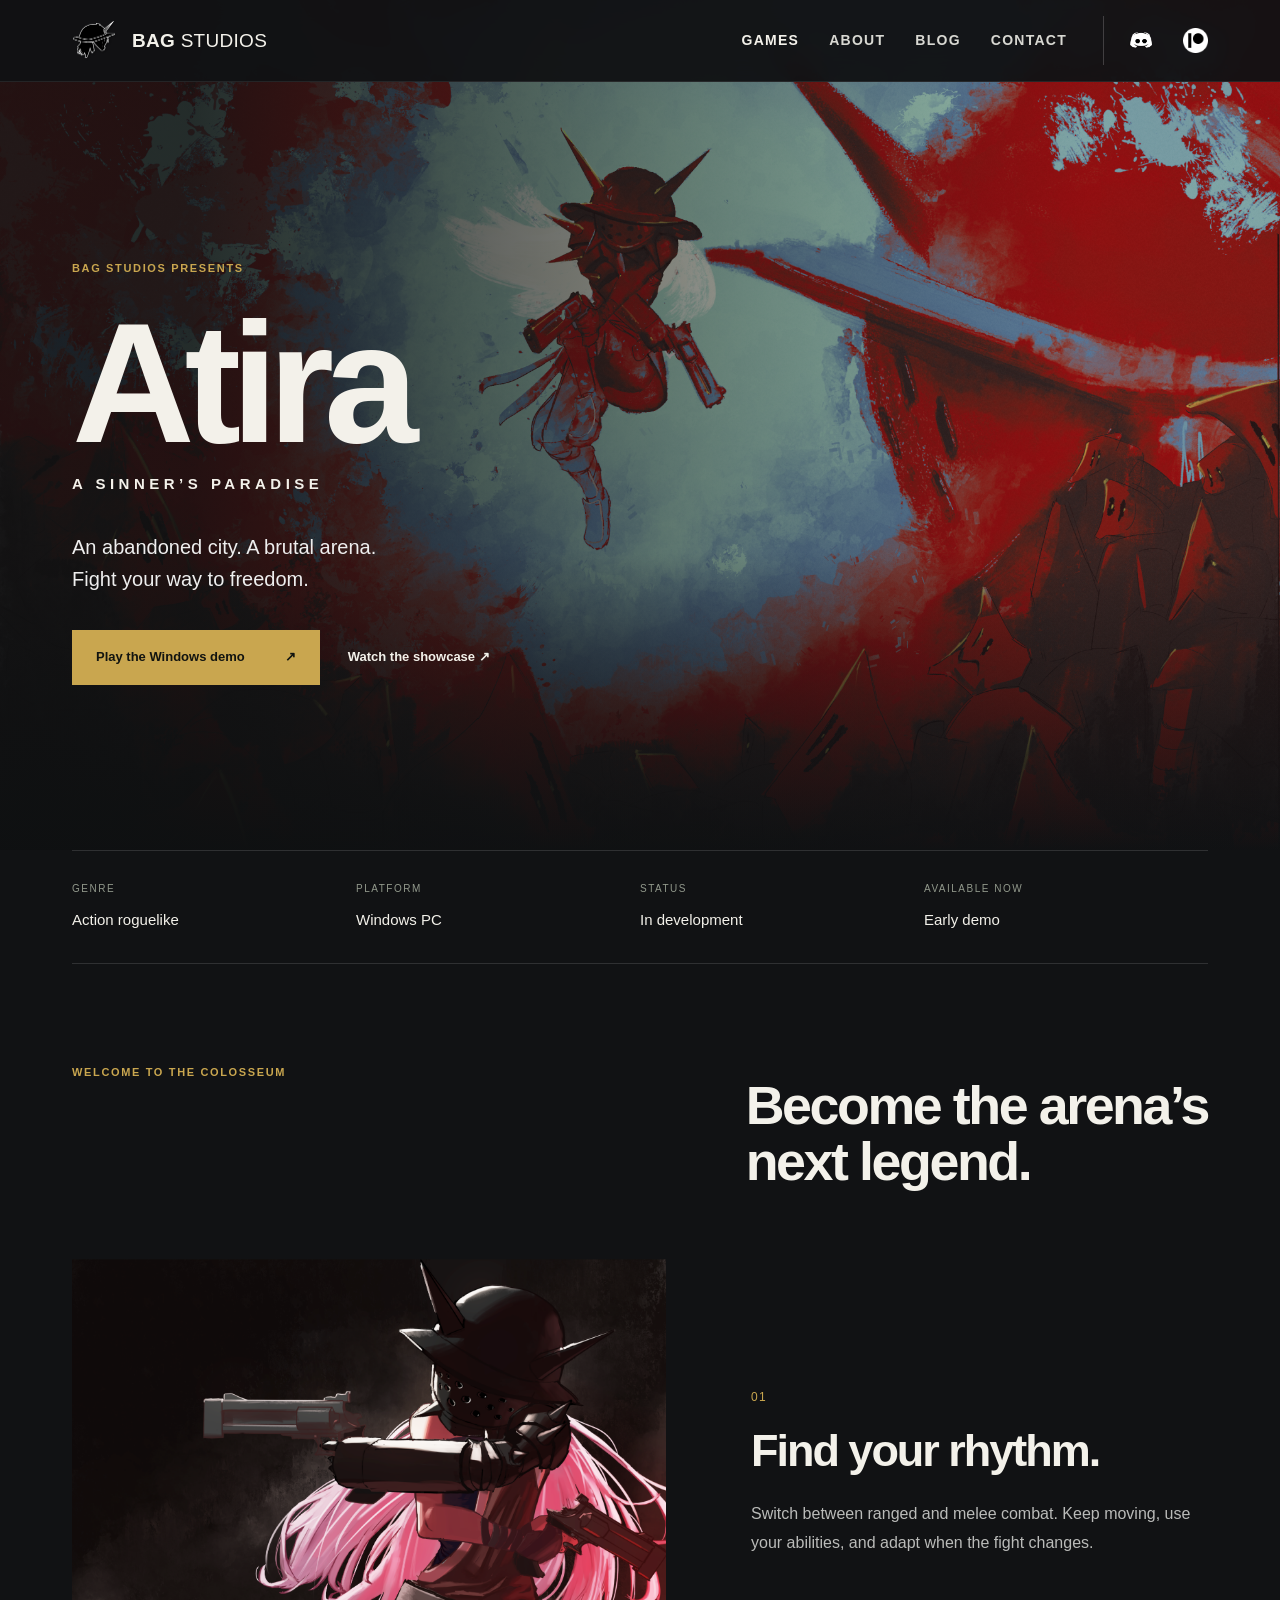
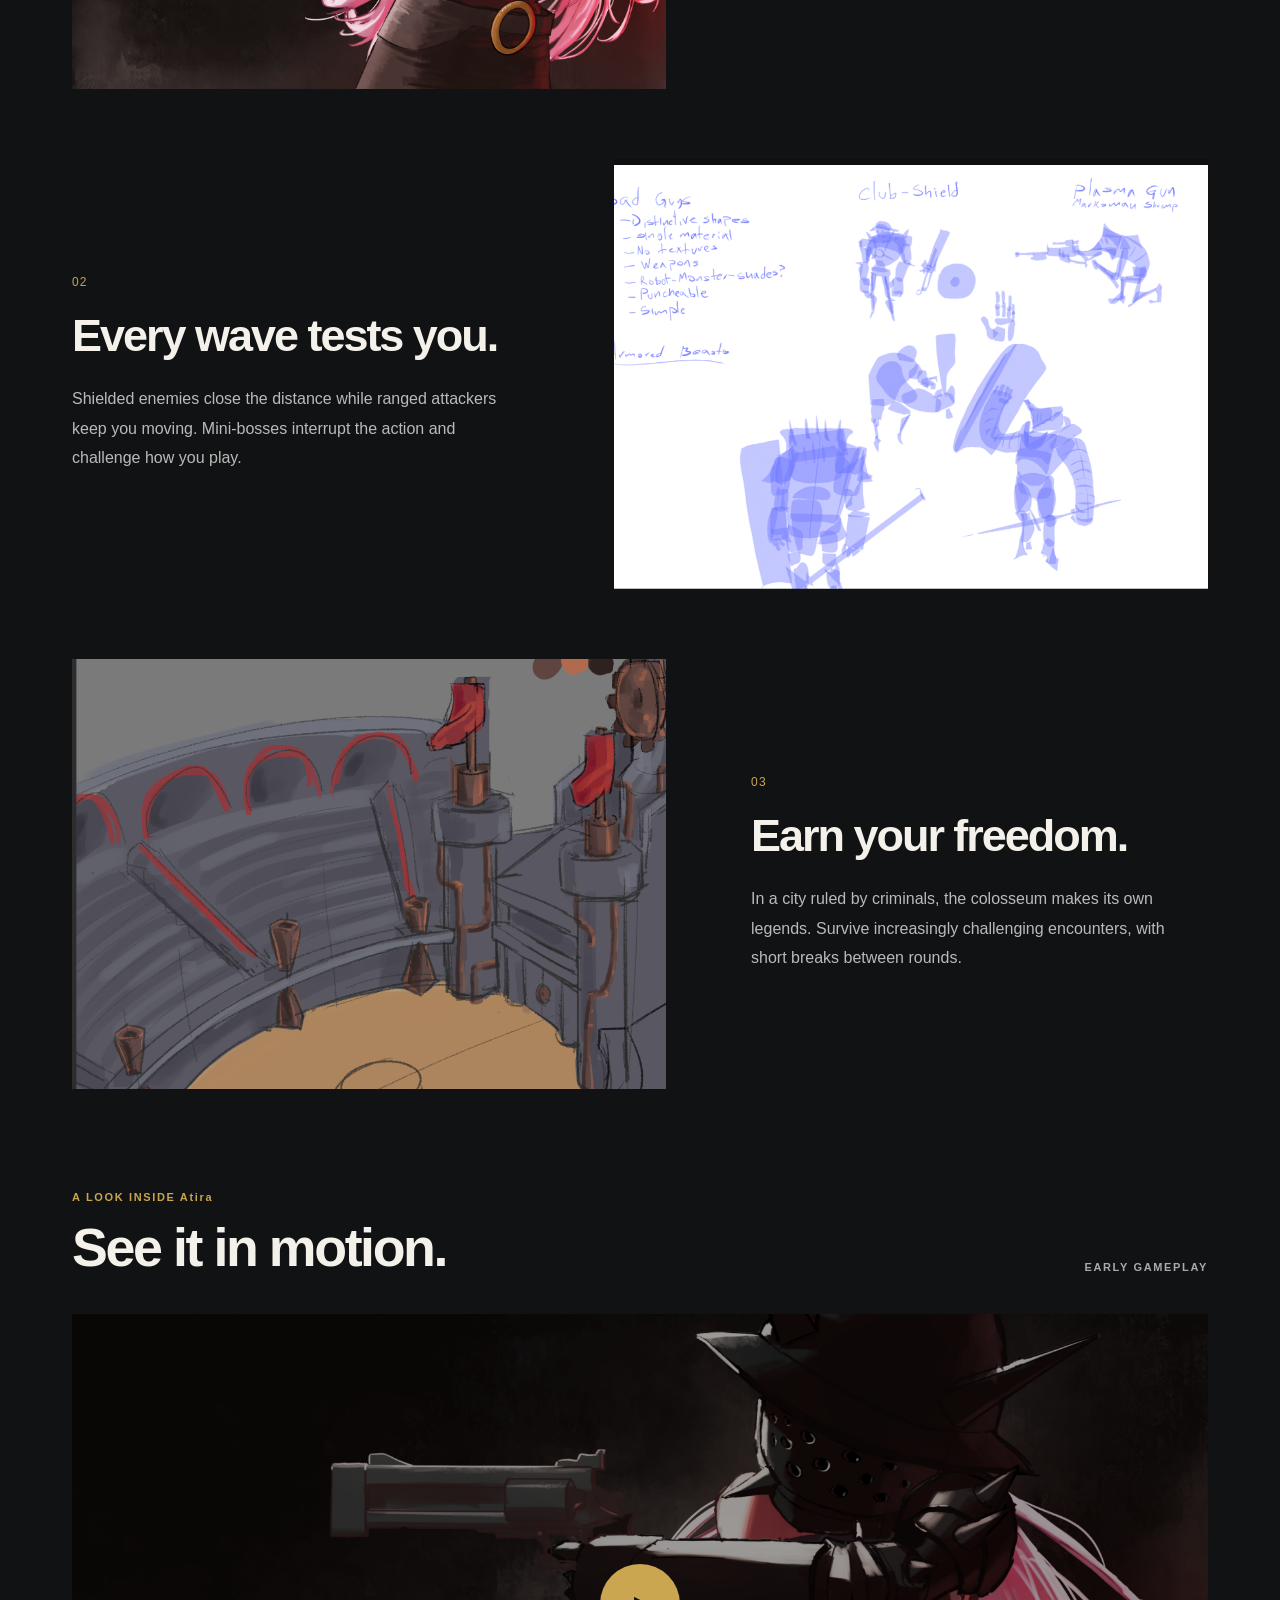
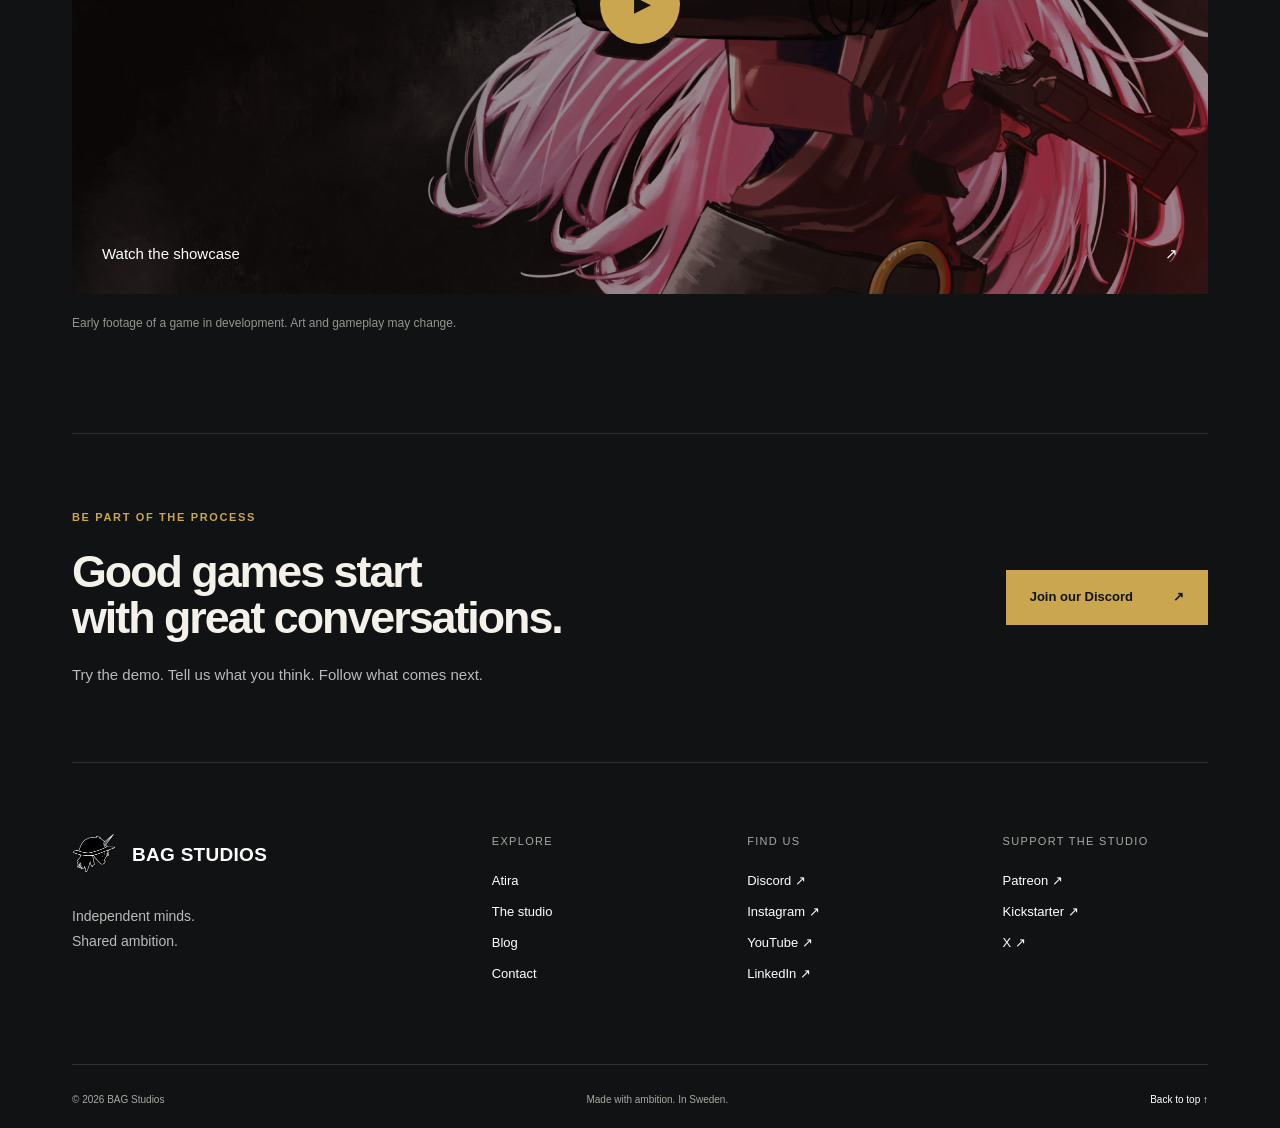
==== commit f13619e5: "Reorder navbar and remove Home link" ====
--- a/atira.html
+++ b/atira.html
@@ -4,12 +4,12 @@
     <meta charset="UTF-8">
     <meta name="color-scheme" content="dark">
     <meta name="viewport" content="width=device-width, initial-scale=1.0">
-    <title>Atira: A Sinner&#39;s Paradise | BAG Studios</title>
+    <title>Atira - BAG Studios</title>
     <meta name="description" content="Discover Atira, an action roguelike by BAG Studios. Play the early Windows demo, watch gameplay and join the community.">
     <link rel="stylesheet" href="styles.css?v=navbar-patreon-20261006">
-    <link rel="icon" href="Images/Logo.png" type="image/png">
+    <link rel="icon" href="Images/Helmet-favicon.png?v=helmet-20261006" type="image/png" sizes="128x128">
     <link rel="canonical" href="https://boringarcadestudios.github.io/BAG-Studios/atira.html">
-    <meta property="og:title" content="Atira: A Sinner&#39;s Paradise | BAG Studios">
+    <meta property="og:title" content="Atira - BAG Studios">
     <meta property="og:description" content="Discover Atira, an action roguelike by BAG Studios. Play the early Windows demo, watch gameplay and join the community.">
     <meta property="og:url" content="https://boringarcadestudios.github.io/BAG-Studios/atira.html">
     <meta property="og:type" content="website">
@@ -49,7 +49,7 @@
 <script src="atira-showcase.js?v=atira-casing-20261006?v=20261006" defer></script>
 </head>
 <body id="top" class="atira-page">
-<header class="site-header"><a class="site-brand" href="index.html" aria-label="BAG Studios home"><img src="Images/Logo.png" width="46" height="43" alt=""><span>BAG<span class="site-brand-light"> STUDIOS</span></span></a><button class="site-menu-button" type="button" aria-expanded="false" aria-controls="site-navigation">Menu <span aria-hidden="true">+</span></button><nav id="site-navigation" aria-label="Main navigation"><a href="index.html">Home</a><a href="blog.html">Blog</a><a href="games.html" aria-current="page">Games</a><a href="team.html">About</a><a href="support.html">Contact</a><a class="nav-discord" href="https://discord.gg/eYnEZs6ydY" target="_blank" rel="noopener noreferrer" aria-label="Discord"><img src="Images/DiscordIcon.png" width="24" height="24" alt=""></a><a class="nav-patreon" href="https://www.patreon.com/cw/BAGStudios1337" target="_blank" rel="noopener noreferrer" aria-label="Patreon"><img src="Images/PatreonIcon.png" width="25" height="25" alt=""></a></nav></header>
+<header class="site-header"><a class="site-brand" href="index.html" aria-label="BAG Studios home"><img src="Images/Logo.png" width="46" height="43" alt=""><span>BAG<span class="site-brand-light"> STUDIOS</span></span></a><button class="site-menu-button" type="button" aria-expanded="false" aria-controls="site-navigation">Menu <span aria-hidden="true">+</span></button><nav id="site-navigation" aria-label="Main navigation"><a href="games.html" aria-current="page">Games</a><a href="team.html">About</a><a href="blog.html">Blog</a><a href="support.html">Contact</a><a class="nav-discord" href="https://discord.gg/eYnEZs6ydY" target="_blank" rel="noopener noreferrer" aria-label="Discord"><img src="Images/DiscordIcon.png" width="24" height="24" alt=""></a><a class="nav-patreon" href="https://www.patreon.com/cw/BAGStudios1337" target="_blank" rel="noopener noreferrer" aria-label="Patreon"><img src="Images/PatreonIcon.png" width="25" height="25" alt=""></a></nav></header>
 <main id="main"><section class="game-hero"><img src="Images/Bannerwhite_hair.png" class="game-hero-art" alt="Atira original artwork"><div class="game-hero-shade"></div><div class="wrap game-hero-copy"><p class="eyebrow">BAG STUDIOS PRESENTS</p><h1 class="atira-title">Atira</h1><p class="subtitle">A SINNER’S PARADISE</p><p>An abandoned city. A brutal arena.<br>Fight your way to freedom.</p><div class="actions"><a class="button" href="https://bag-studios.itch.io/project-a" target="_blank" rel="noopener noreferrer">Play the Windows demo <span aria-hidden="true">↗</span></a><button class="text-button" data-trailer>Watch the showcase ↗</button></div></div></section><div class="game-facts wrap"><div><span>GENRE</span><strong>Action roguelike</strong></div><div><span>PLATFORM</span><strong>Windows PC</strong></div><div><span>STATUS</span><strong>In development</strong></div><div><span>AVAILABLE NOW</span><strong>Early demo</strong></div></div><section class="wrap arena-section"><div class="section-top"><p class="eyebrow">WELCOME TO THE COLOSSEUM</p><h2>Become the arena’s<br>next legend.</h2></div><div class="feature-row"><div class="feature-visual"><img src="Images/Aelina_chains_image.png" alt="Atira combat character concept art" loading="lazy"></div><div><span class="feature-number">01</span><h3>Find your rhythm.</h3><p>Switch between ranged and melee combat. Keep moving, use your abilities, and adapt when the fight changes.</p></div></div><div class="feature-row feature-reverse"><div class="feature-visual"><img src="Images/Enemies.png" alt="Atira enemy concept art" loading="lazy"></div><div><span class="feature-number">02</span><h3>Every wave tests you.</h3><p>Shielded enemies close the distance while ranged attackers keep you moving. Mini-bosses interrupt the action and challenge how you play.</p></div></div><div class="feature-row"><div class="feature-visual"><img src="Images/Arena_art.png" alt="Arena environment concept art" loading="lazy"></div><div><span class="feature-number">03</span><h3>Earn your freedom.</h3><p>In a city ruled by criminals, the colosseum makes its own legends. Survive increasingly challenging encounters, with short breaks between rounds.</p></div></div></section><section class="showcase wrap" id="showcase"><div class="section-top"><div><p class="eyebrow">A LOOK INSIDE Atira</p><h2>See it in motion.</h2></div><span class="meta">EARLY GAMEPLAY</span></div><button class="video-preview" data-trailer aria-label="Watch Atira early gameplay showcase"><img src="Images/Aelina_chains_image.png" alt="Atira showcase cover" loading="lazy"><span class="play-circle" aria-hidden="true">▶</span><span class="video-caption">Watch the showcase <span>↗</span></span></button><p class="fineprint">Early footage of a game in development. Art and gameplay may change.</p></section></main>
 <section class="community wrap"><div><p class="eyebrow">BE PART OF THE PROCESS</p><h2>Good games start<br>with great conversations.</h2><p>Try the demo. Tell us what you think. Follow what comes next.</p></div><a class="button" href="https://discord.gg/eYnEZs6ydY" target="_blank" rel="noopener noreferrer">Join our Discord <span aria-hidden="true">↗</span></a></section>
 
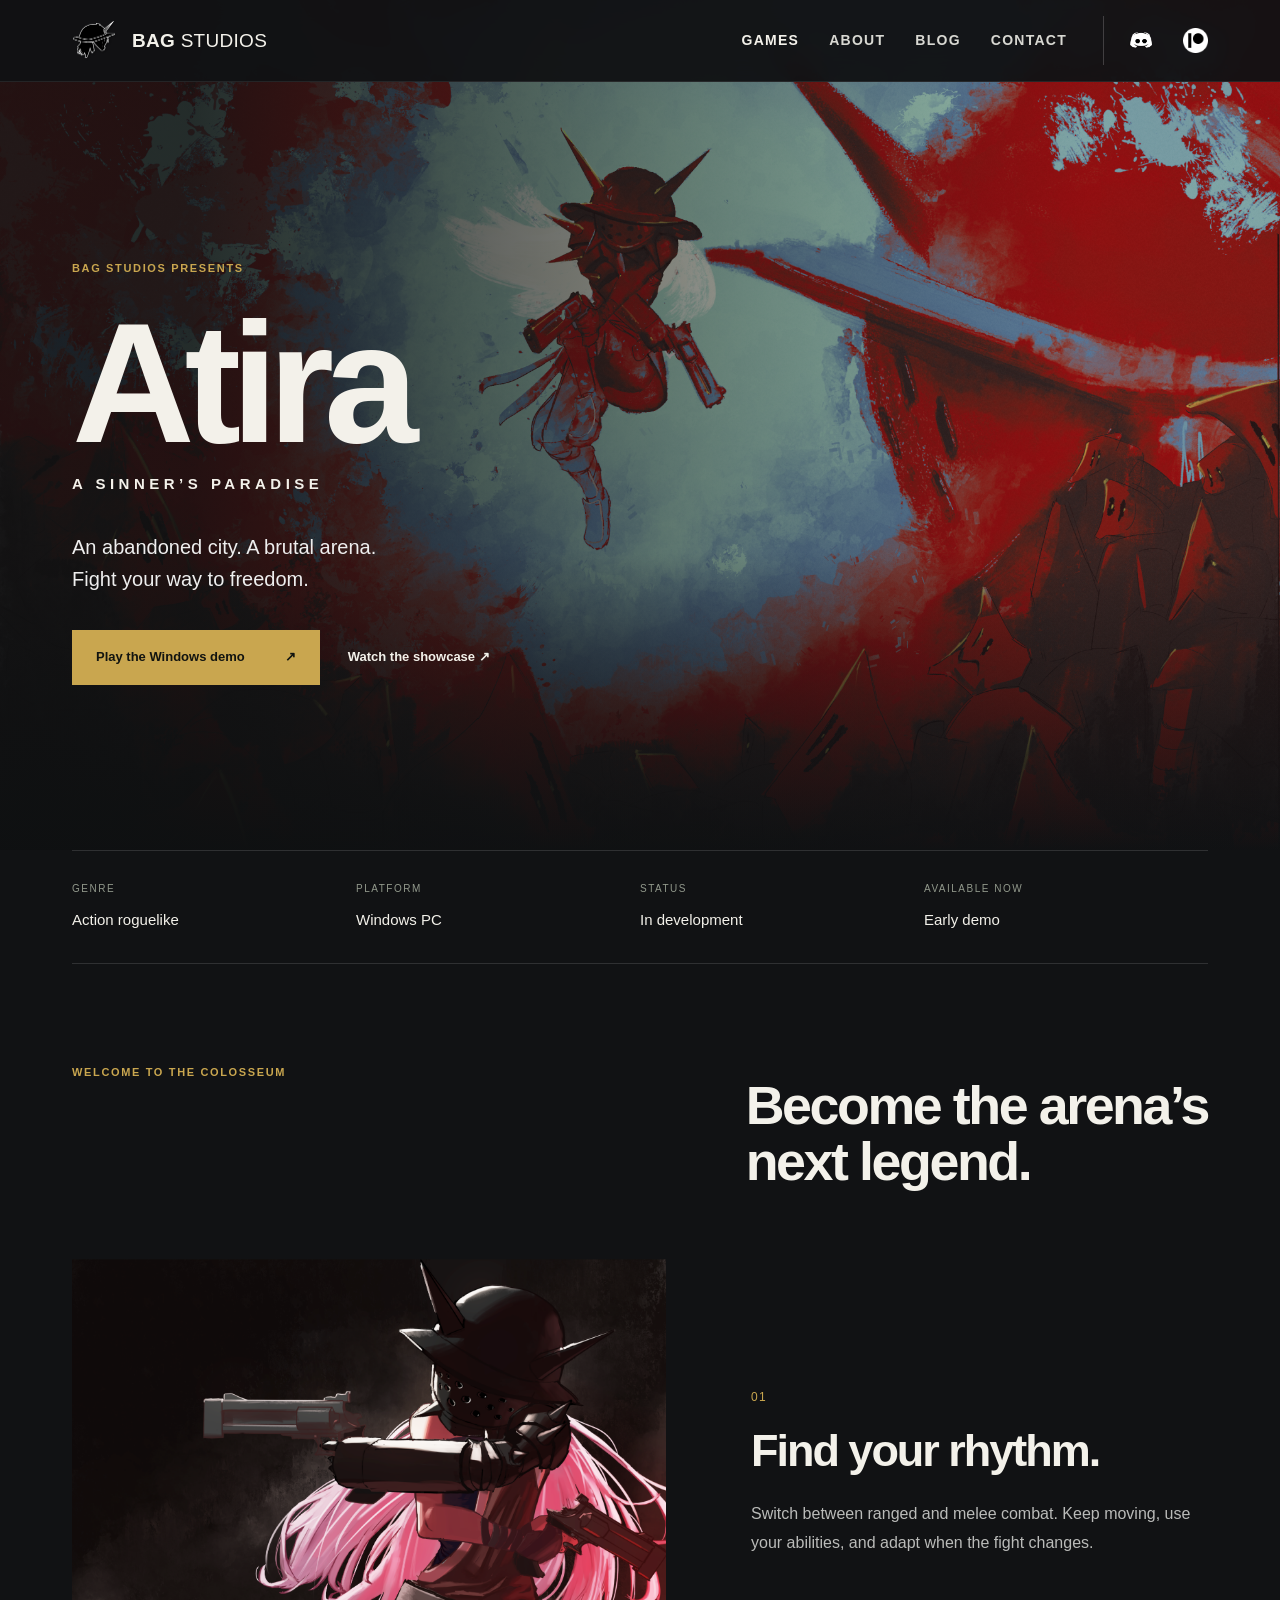
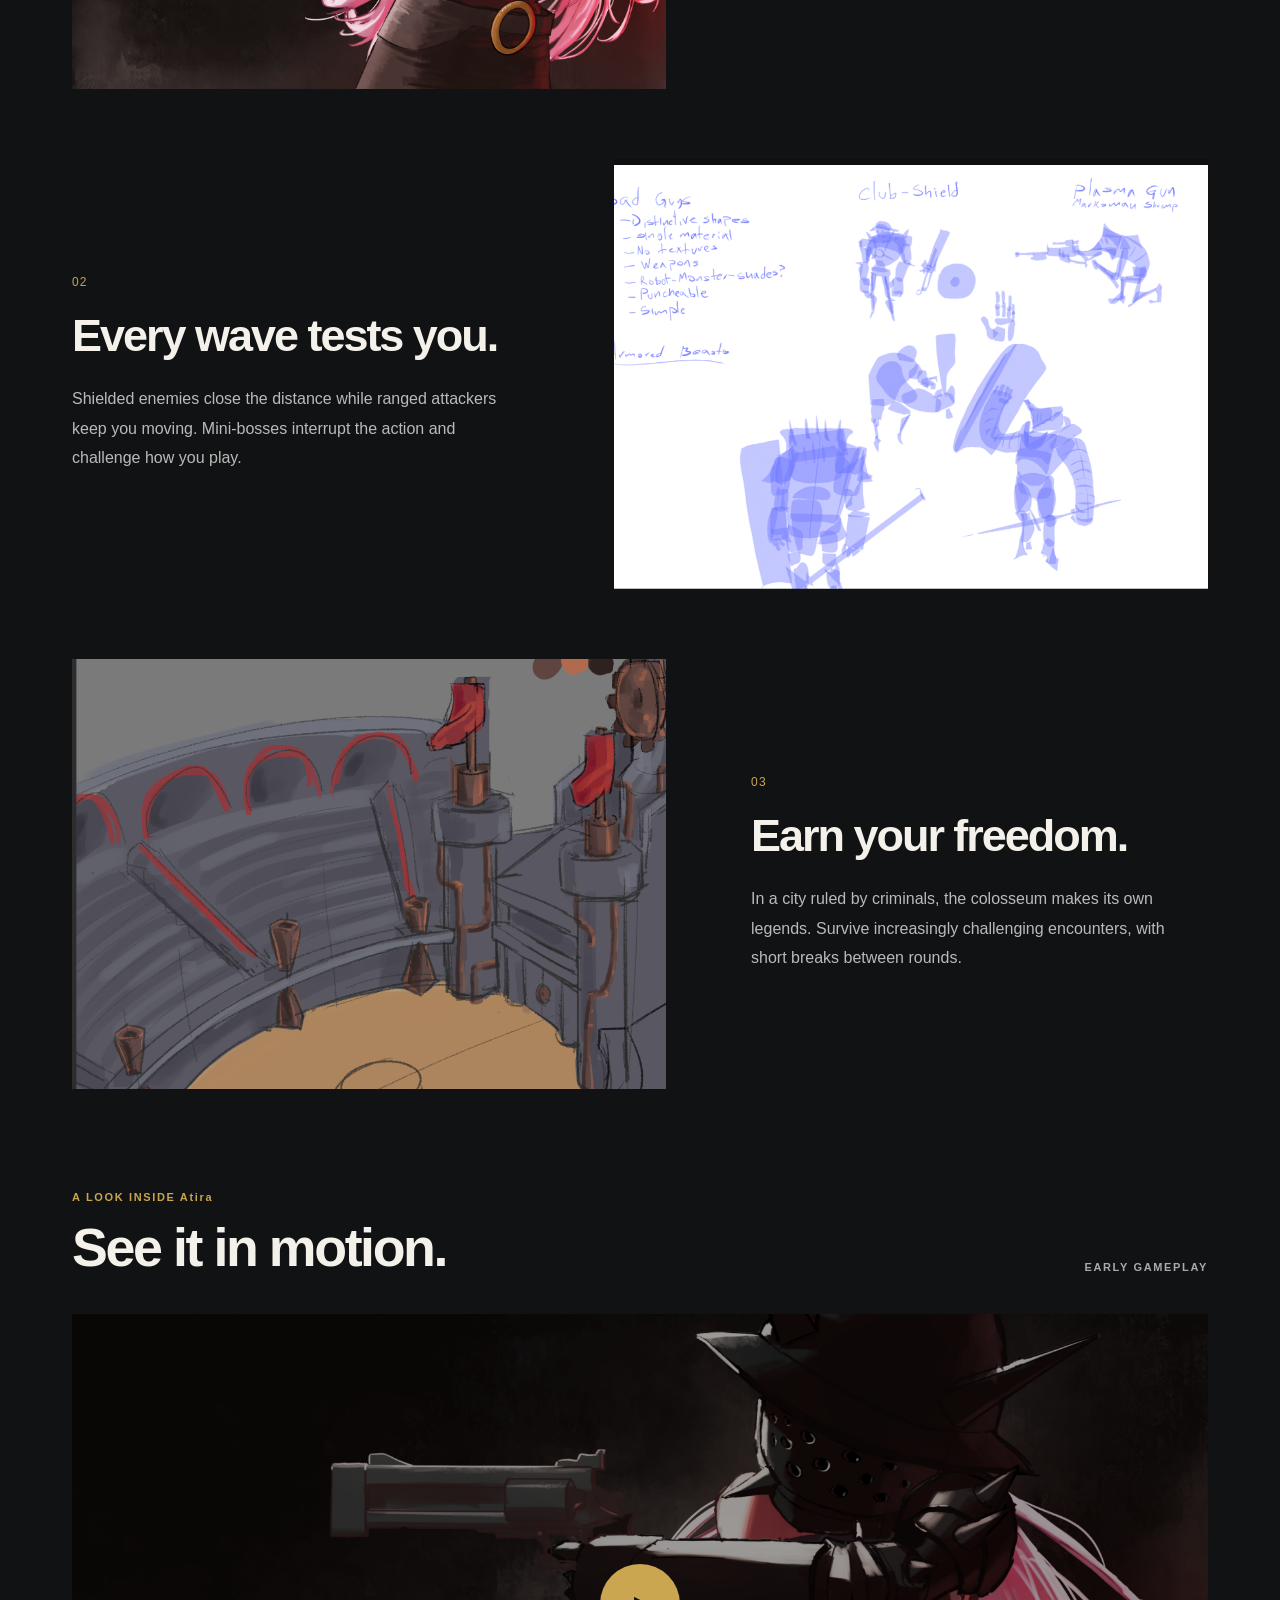
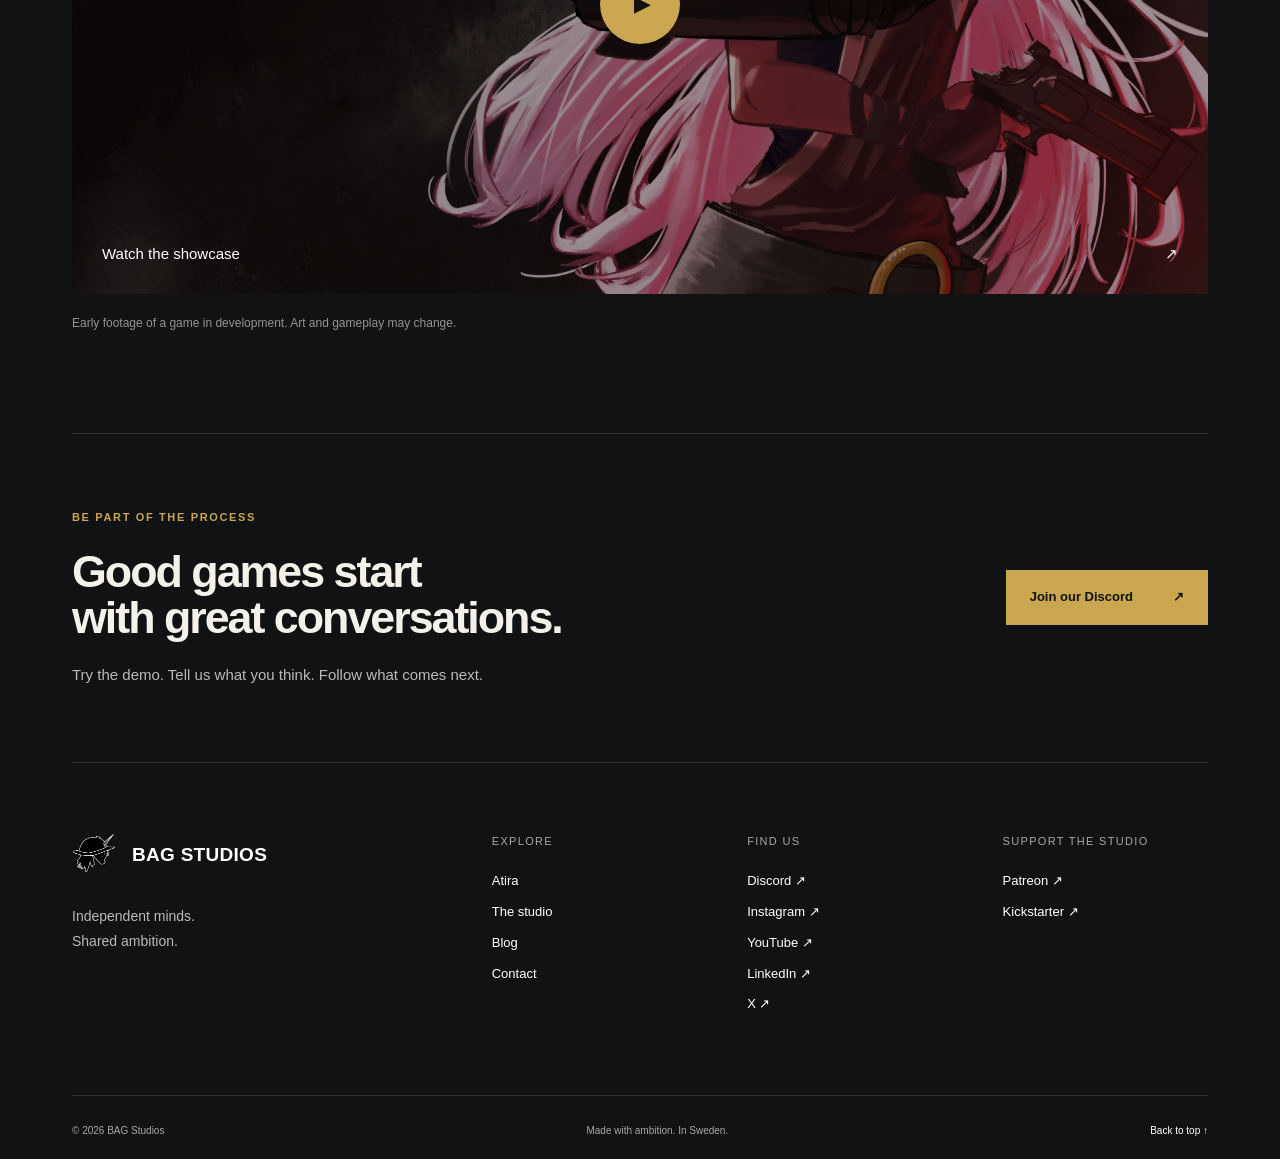
==== commit caf15b09: "Move X into Find us footer category" ====
--- a/atira.html
+++ b/atira.html
@@ -53,7 +53,7 @@
 <main id="main"><section class="game-hero"><img src="Images/Bannerwhite_hair.png" class="game-hero-art" alt="Atira original artwork"><div class="game-hero-shade"></div><div class="wrap game-hero-copy"><p class="eyebrow">BAG STUDIOS PRESENTS</p><h1 class="atira-title">Atira</h1><p class="subtitle">A SINNER’S PARADISE</p><p>An abandoned city. A brutal arena.<br>Fight your way to freedom.</p><div class="actions"><a class="button" href="https://bag-studios.itch.io/project-a" target="_blank" rel="noopener noreferrer">Play the Windows demo <span aria-hidden="true">↗</span></a><button class="text-button" data-trailer>Watch the showcase ↗</button></div></div></section><div class="game-facts wrap"><div><span>GENRE</span><strong>Action roguelike</strong></div><div><span>PLATFORM</span><strong>Windows PC</strong></div><div><span>STATUS</span><strong>In development</strong></div><div><span>AVAILABLE NOW</span><strong>Early demo</strong></div></div><section class="wrap arena-section"><div class="section-top"><p class="eyebrow">WELCOME TO THE COLOSSEUM</p><h2>Become the arena’s<br>next legend.</h2></div><div class="feature-row"><div class="feature-visual"><img src="Images/Aelina_chains_image.png" alt="Atira combat character concept art" loading="lazy"></div><div><span class="feature-number">01</span><h3>Find your rhythm.</h3><p>Switch between ranged and melee combat. Keep moving, use your abilities, and adapt when the fight changes.</p></div></div><div class="feature-row feature-reverse"><div class="feature-visual"><img src="Images/Enemies.png" alt="Atira enemy concept art" loading="lazy"></div><div><span class="feature-number">02</span><h3>Every wave tests you.</h3><p>Shielded enemies close the distance while ranged attackers keep you moving. Mini-bosses interrupt the action and challenge how you play.</p></div></div><div class="feature-row"><div class="feature-visual"><img src="Images/Arena_art.png" alt="Arena environment concept art" loading="lazy"></div><div><span class="feature-number">03</span><h3>Earn your freedom.</h3><p>In a city ruled by criminals, the colosseum makes its own legends. Survive increasingly challenging encounters, with short breaks between rounds.</p></div></div></section><section class="showcase wrap" id="showcase"><div class="section-top"><div><p class="eyebrow">A LOOK INSIDE Atira</p><h2>See it in motion.</h2></div><span class="meta">EARLY GAMEPLAY</span></div><button class="video-preview" data-trailer aria-label="Watch Atira early gameplay showcase"><img src="Images/Aelina_chains_image.png" alt="Atira showcase cover" loading="lazy"><span class="play-circle" aria-hidden="true">▶</span><span class="video-caption">Watch the showcase <span>↗</span></span></button><p class="fineprint">Early footage of a game in development. Art and gameplay may change.</p></section></main>
 <section class="community wrap"><div><p class="eyebrow">BE PART OF THE PROCESS</p><h2>Good games start<br>with great conversations.</h2><p>Try the demo. Tell us what you think. Follow what comes next.</p></div><a class="button" href="https://discord.gg/eYnEZs6ydY" target="_blank" rel="noopener noreferrer">Join our Discord <span aria-hidden="true">↗</span></a></section>
 
-<footer class="site-footer wrap"><div class="footer-top"><div><a class="brand" href="index.html"><img src="Images/Logo.png" alt="" width="48" height="44"><span>BAG STUDIOS</span></a><p>Independent minds.<br>Shared ambition.</p></div><div><h3>Explore</h3><a href="atira.html">Atira</a><a href="team.html">The studio</a><a href="blog.html">Blog</a><a href="support.html">Contact</a></div><div><h3>Find us</h3><a class="" href="https://discord.gg/eYnEZs6ydY" target="_blank" rel="noopener noreferrer">Discord <span aria-hidden="true">↗</span></a><a class="" href="https://www.instagram.com/Boring_arcade_Studios/" target="_blank" rel="noopener noreferrer">Instagram <span aria-hidden="true">↗</span></a><a class="" href="https://www.youtube.com/channel/UCSghEE8azDfws9jSogGiWvg" target="_blank" rel="noopener noreferrer">YouTube <span aria-hidden="true">↗</span></a><a class="" href="https://www.linkedin.com/company/boring-arcade-studios/" target="_blank" rel="noopener noreferrer">LinkedIn <span aria-hidden="true">↗</span></a></div><div><h3>Support the studio</h3><a class="" href="https://www.patreon.com/cw/BAGStudios1337" target="_blank" rel="noopener noreferrer">Patreon <span aria-hidden="true">↗</span></a><a class="" href="https://www.kickstarter.com/projects/bag-studios/bag-studios-project-a" target="_blank" rel="noopener noreferrer">Kickstarter <span aria-hidden="true">↗</span></a><a class="" href="https://x.com/bag_studio84646" target="_blank" rel="noopener noreferrer">X <span aria-hidden="true">↗</span></a></div></div><div class="footer-bottom"><span>© 2026 BAG Studios</span><span>Made with ambition. In Sweden.</span><a href="#top">Back to top ↑</a></div></footer>
+<footer class="site-footer wrap"><div class="footer-top"><div><a class="brand" href="index.html"><img src="Images/Logo.png" alt="" width="48" height="44"><span>BAG STUDIOS</span></a><p>Independent minds.<br>Shared ambition.</p></div><div><h3>Explore</h3><a href="atira.html">Atira</a><a href="team.html">The studio</a><a href="blog.html">Blog</a><a href="support.html">Contact</a></div><div><h3>Find us</h3><a class="" href="https://discord.gg/eYnEZs6ydY" target="_blank" rel="noopener noreferrer">Discord <span aria-hidden="true">↗</span></a><a class="" href="https://www.instagram.com/Boring_arcade_Studios/" target="_blank" rel="noopener noreferrer">Instagram <span aria-hidden="true">↗</span></a><a class="" href="https://www.youtube.com/channel/UCSghEE8azDfws9jSogGiWvg" target="_blank" rel="noopener noreferrer">YouTube <span aria-hidden="true">↗</span></a><a class="" href="https://www.linkedin.com/company/boring-arcade-studios/" target="_blank" rel="noopener noreferrer">LinkedIn <span aria-hidden="true">↗</span></a><a class="" href="https://x.com/bag_studio84646" target="_blank" rel="noopener noreferrer">X <span aria-hidden="true">↗</span></a></div><div><h3>Support the studio</h3><a class="" href="https://www.patreon.com/cw/BAGStudios1337" target="_blank" rel="noopener noreferrer">Patreon <span aria-hidden="true">↗</span></a><a class="" href="https://www.kickstarter.com/projects/bag-studios/bag-studios-project-a" target="_blank" rel="noopener noreferrer">Kickstarter <span aria-hidden="true">↗</span></a></div></div><div class="footer-bottom"><span>© 2026 BAG Studios</span><span>Made with ambition. In Sweden.</span><a href="#top">Back to top ↑</a></div></footer>
 <dialog class="trailer-dialog" aria-label="Atira gameplay showcase"><button class="close-dialog" aria-label="Close showcase">Close ×</button><div class="video-host"></div></dialog>
 </body>
 </html>
